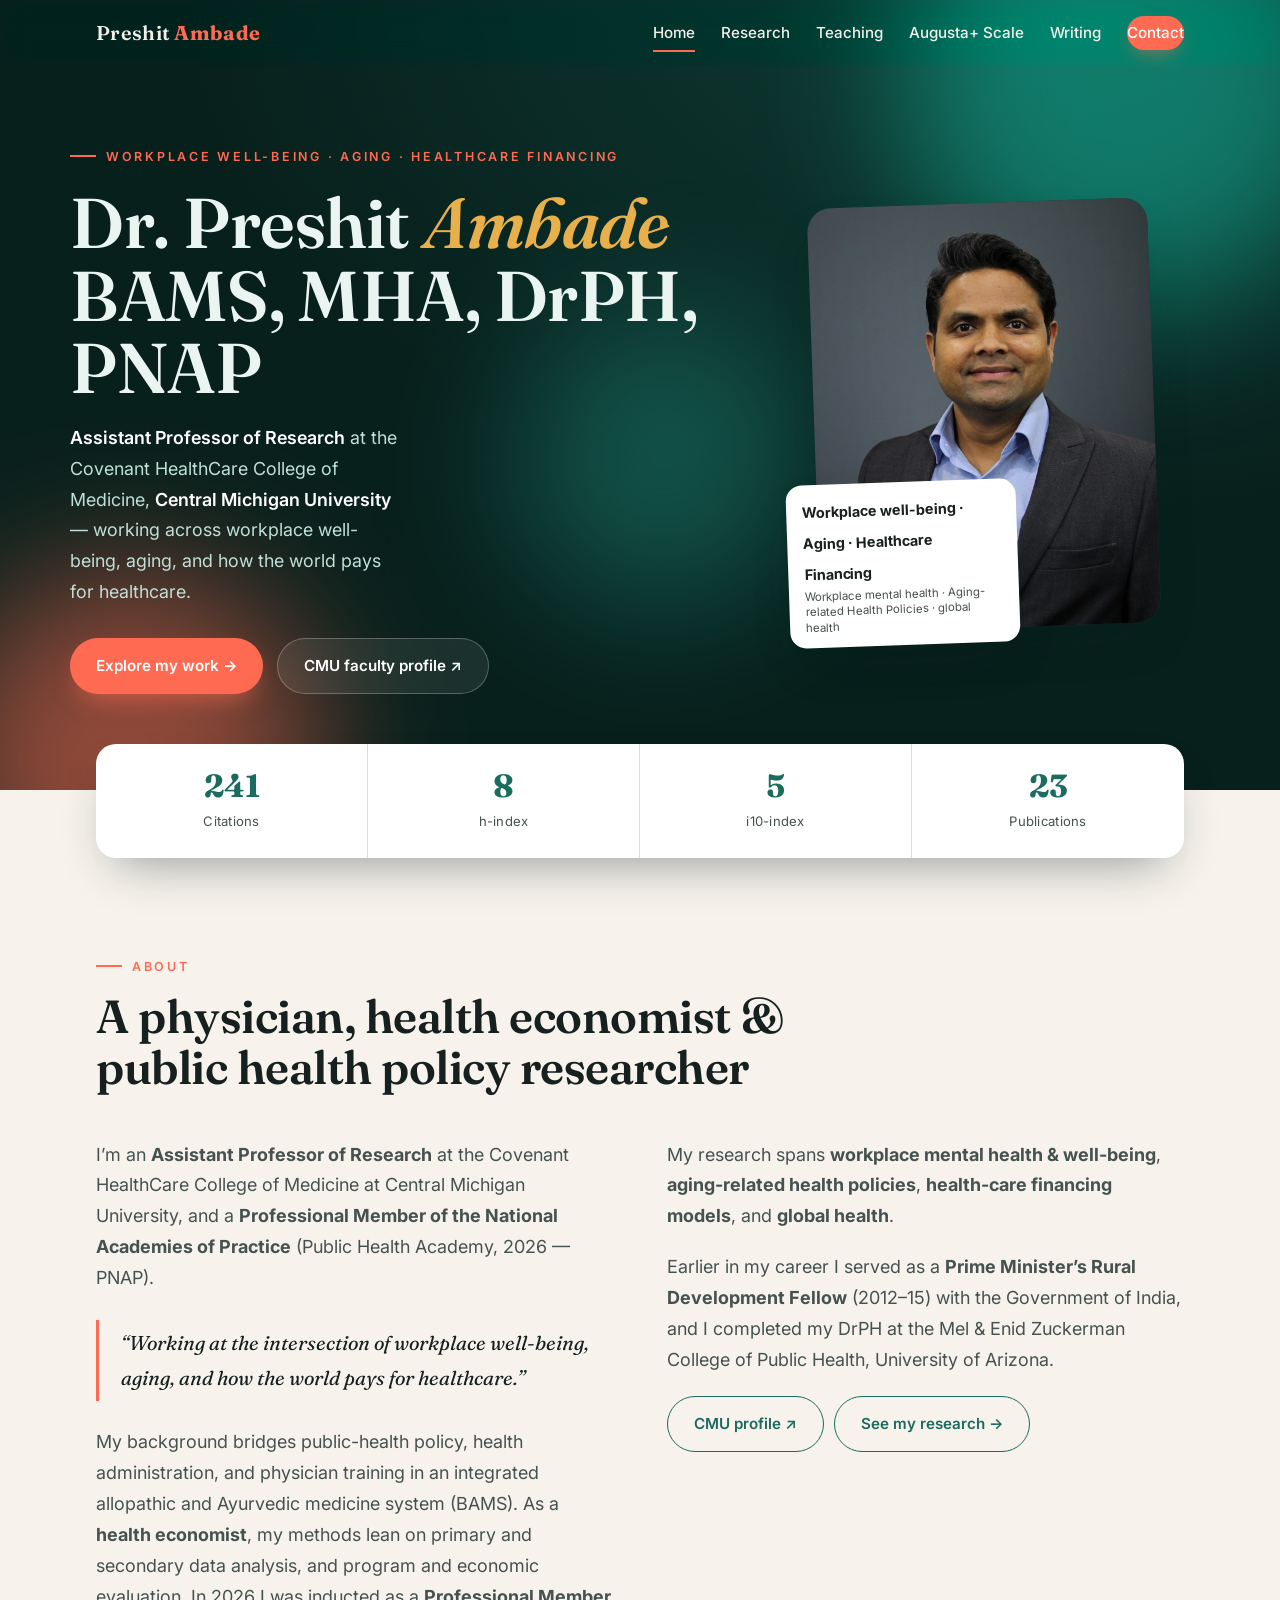
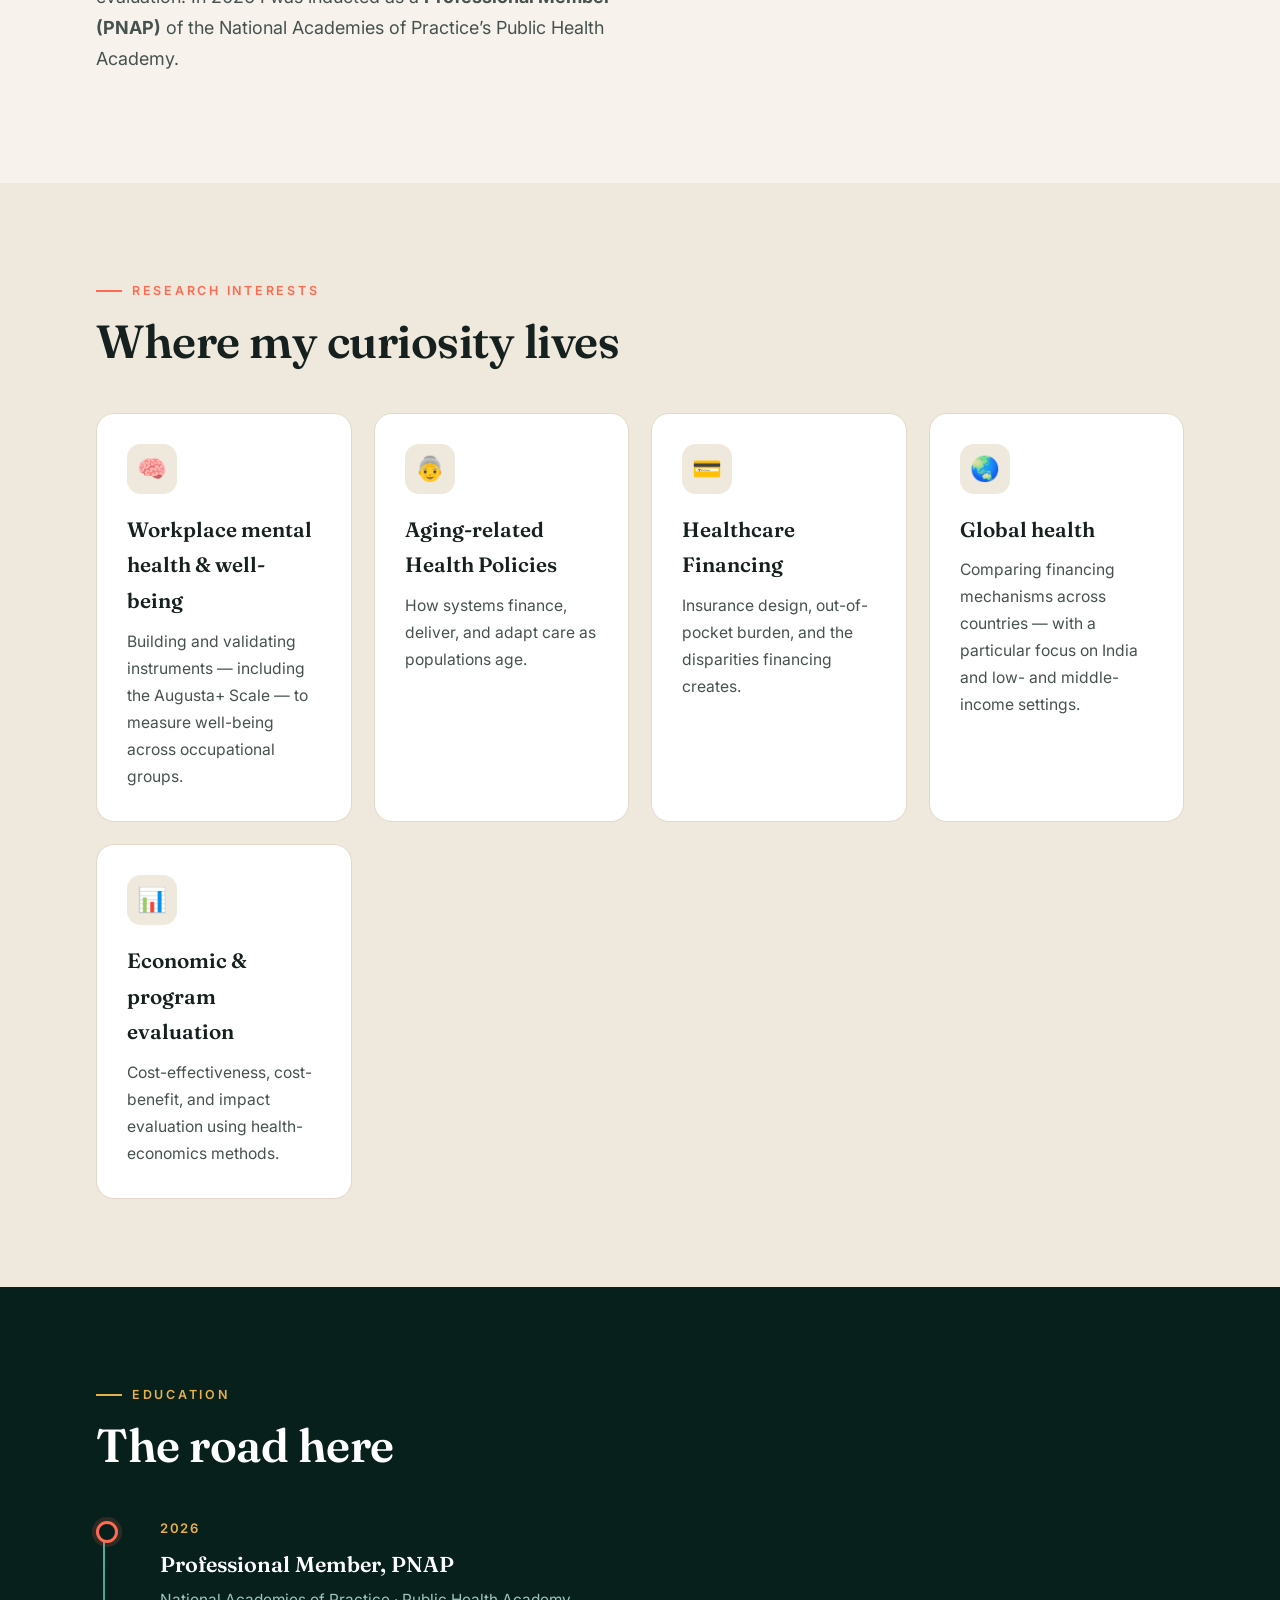
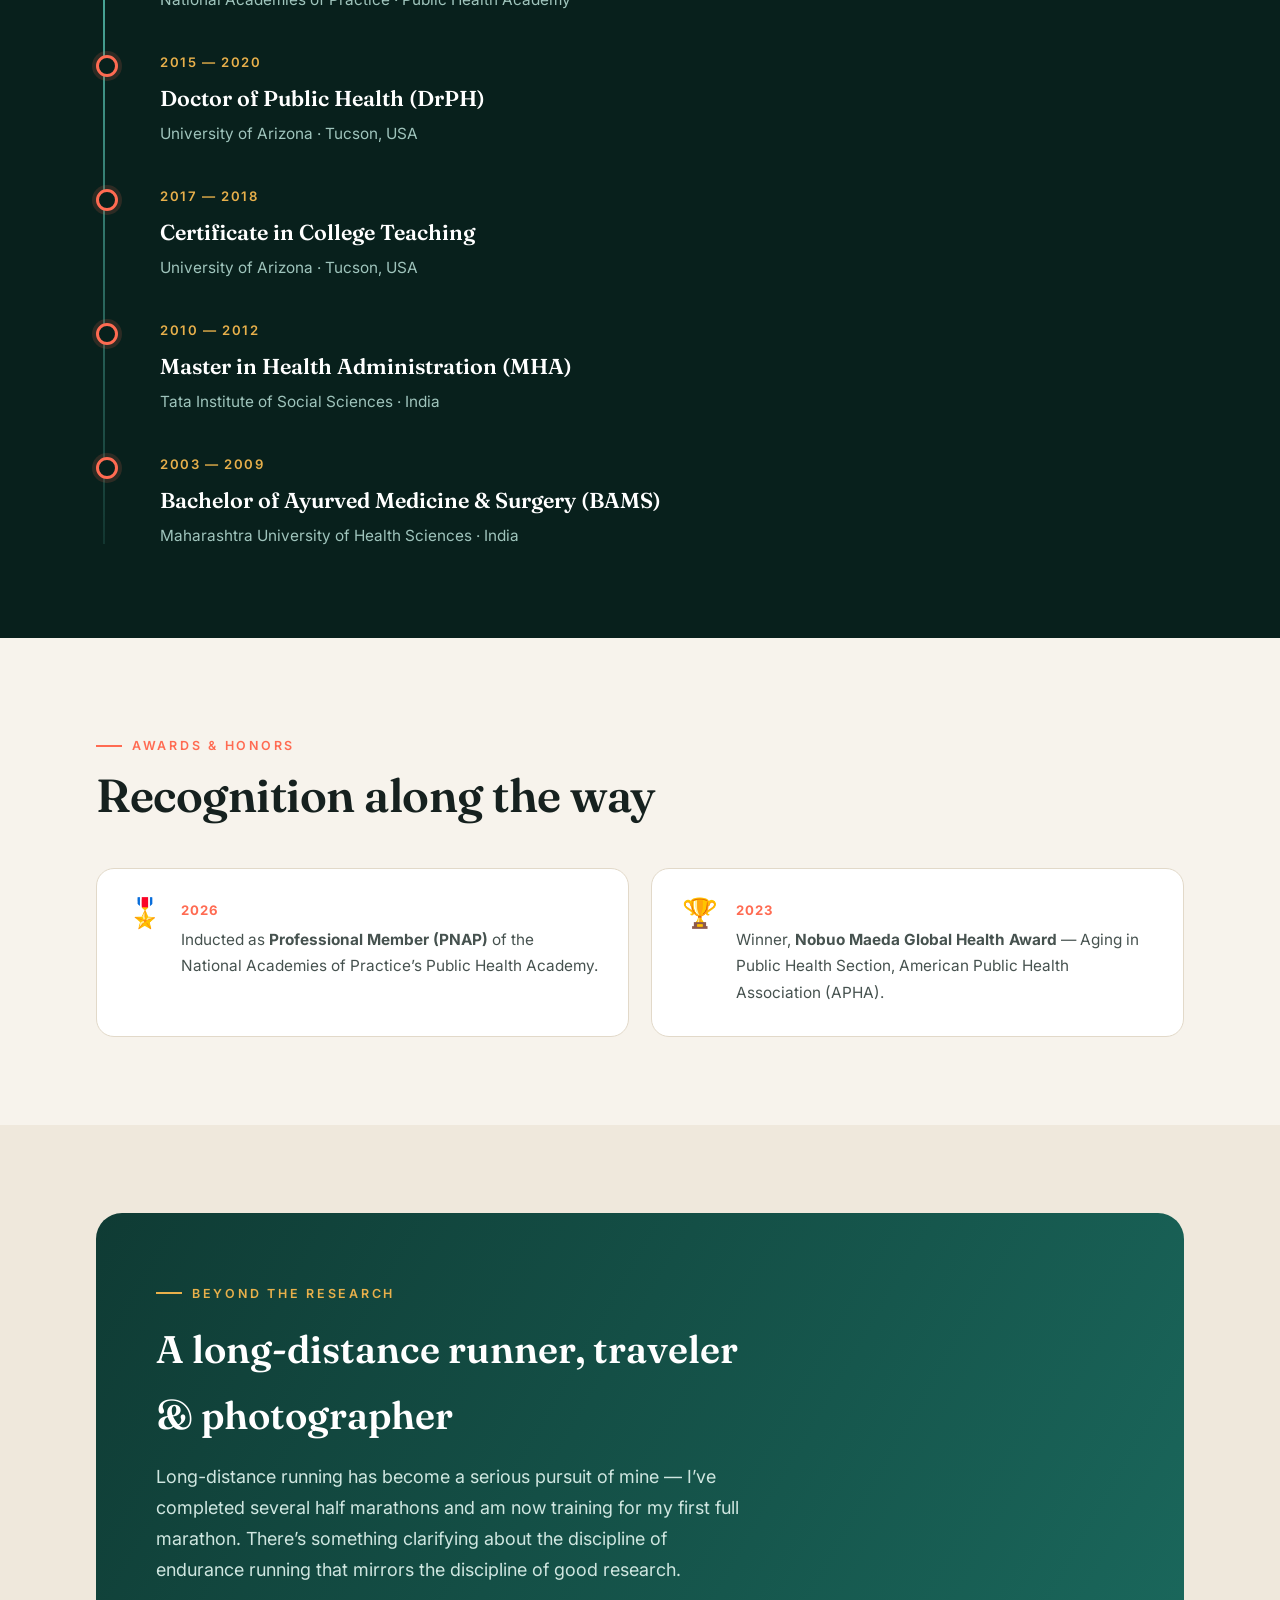
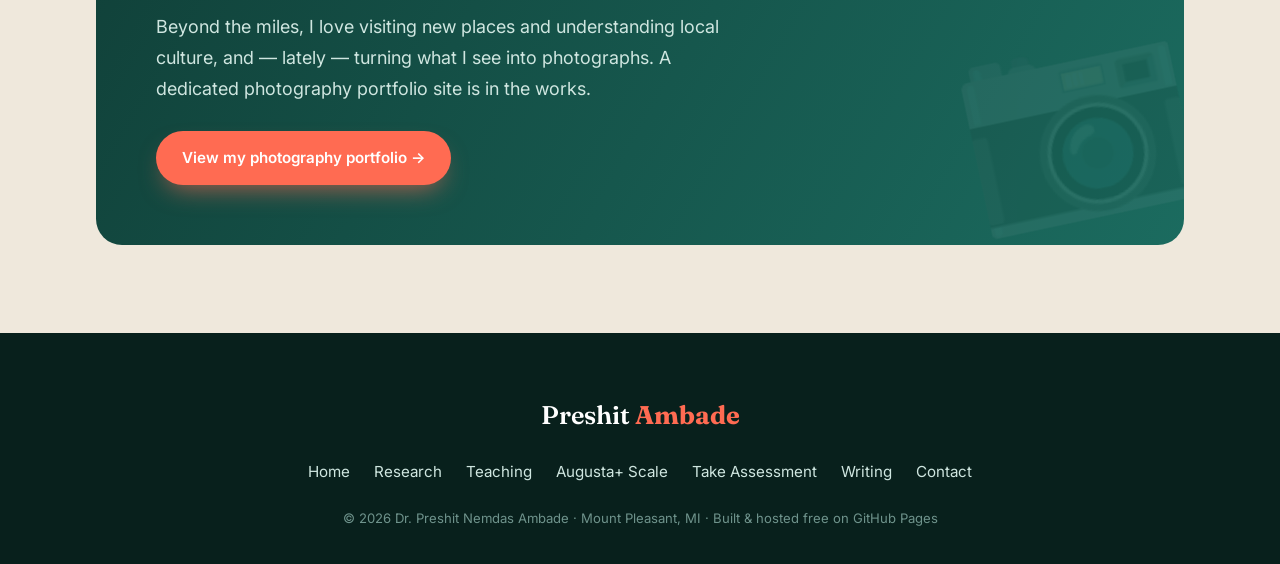
==== index.html @ 713e3193 "Home: restore 'Aging-related Health Policies' on badge and card; Research: keep only first working p" ====
<!DOCTYPE html>
<html lang="en">
<head>
  <meta charset="UTF-8" />
  <meta name="viewport" content="width=device-width, initial-scale=1.0" />
  <title>Preshit Ambade, BAMS, MHA, DrPH, PNAP — Assistant Professor, Central Michigan University</title>
  <meta name="description" content="Dr. Preshit Ambade (BAMS, MHA, DrPH, PNAP) — Assistant Professor of Research at the CMU College of Medicine and health economist working on workplace well-being, aging, healthcare financing, and global health." />
  <link rel="preconnect" href="https://fonts.googleapis.com" />
  <link rel="preconnect" href="https://fonts.gstatic.com" crossorigin />
  <link href="https://fonts.googleapis.com/css2?family=Fraunces:ital,opsz,wght@0,9..144,400..700;1,9..144,400..600&family=Inter:wght@300;400;500;600;700&display=swap" rel="stylesheet" />
  <link rel="stylesheet" href="styles.css" />
</head>
<body>

  <!-- ============ NAV ============ -->
  <header class="nav" id="nav">
    <div class="wrap navbar">
      <a href="index.html" class="brand">Preshit <b>Ambade</b></a>
      <nav class="navlinks" id="navlinks">
        <a href="index.html" class="active">Home</a>
        <a href="research.html">Research</a>
        <a href="teaching.html">Teaching</a>
        <a href="augusta-scale.html">Augusta+ Scale</a>
        <a href="writing.html">Writing</a>
        <a href="contact.html" class="nav-cta">Contact</a>
      </nav>
      <button class="burger" id="burger" aria-label="Menu"><span></span><span></span><span></span></button>
    </div>
  </header>

  <!-- ============ HERO ============ -->
  <section class="hero">
    <div class="aurora"><span class="b1"></span><span class="b2"></span><span class="b3"></span></div>
    <div class="wrap hero-grid">
      <div class="hero-copy">
        <span class="eyebrow">Workplace Well-Being · Aging · Healthcare Financing</span>
        <h1 class="serif">Dr. Preshit <em>Ambade</em><br />BAMS, MHA, DrPH, PNAP</h1>
        <p class="role"><strong>Assistant Professor of Research</strong> at the Covenant HealthCare College of Medicine, <strong>Central Michigan University</strong> — working across workplace well-being, aging, and how the world pays for healthcare.</p>
        <!-- (Rx badge removed per request) -->
        <div class="hero-cta">
          <a href="#about" class="btn btn-primary">Explore my work →</a>
          <a href="https://www.cmich.edu/people/PRESHIT-AMBADE" target="_blank" rel="noopener" class="btn btn-ghost">CMU faculty profile ↗</a>
        </div>
      </div>
      <div class="hero-photo">
        <div class="frame"><img src="assets/preshit-ambade.jpg" alt="Dr. Preshit Nemdas Ambade" /></div>
        <div class="badge">
          <div><strong style="font-size:.9rem">Workplace well-being · Aging · Healthcare Financing</strong><small>Workplace mental health · Aging-related Health Policies · global health</small></div>
        </div>
      </div>
    </div>
  </section>

  <!-- ============ SCHOLAR METRICS (live) ============ -->
  <div class="wrap stats">
    <div class="stats-inner reveal" id="scholar-strip">
      <div class="stat"><div class="num" data-metric="citations">—</div><div class="lbl">Citations</div></div>
      <div class="stat"><div class="num" data-metric="h_index">—</div><div class="lbl">h-index</div></div>
      <div class="stat"><div class="num" data-metric="i10_index">—</div><div class="lbl">i10-index</div></div>
      <div class="stat"><div class="num" data-metric="publications">—</div><div class="lbl">Publications</div></div>
    </div>
  </div>

  <!-- ============ ABOUT ============ -->
  <section class="block" id="about">
    <div class="wrap">
      <div class="sec-head reveal">
        <span class="eyebrow">About</span>
        <h2 class="serif">A physician, health economist &amp; public health policy researcher</h2>
      </div>
      <div class="about-grid">
        <div class="reveal">
          <p>I&rsquo;m an <strong>Assistant Professor of Research</strong> at the Covenant HealthCare College of Medicine at Central Michigan University, and a <strong>Professional Member of the National Academies of Practice</strong> (Public Health Academy, 2026 — PNAP).</p>
          <div class="pull">&ldquo;Working at the intersection of workplace well-being, aging, and how the world pays for healthcare.&rdquo;</div>
          <p>My background bridges public-health policy, health administration, and physician training in an integrated allopathic and Ayurvedic medicine system (BAMS). As a <strong>health economist</strong>, my methods lean on primary and secondary data analysis, and program and economic evaluation. In 2026 I was inducted as a <strong>Professional Member (PNAP)</strong> of the National Academies of Practice&rsquo;s Public Health Academy.</p>
        </div>
        <div class="reveal">
          <p>My research spans <strong>workplace mental health &amp; well-being</strong>, <strong>aging-related health policies</strong>, <strong>health-care financing models</strong>, and <strong>global health</strong>.</p>
          <p>Earlier in my career I served as a <strong>Prime Minister&rsquo;s Rural Development Fellow</strong> (2012&ndash;15) with the Government of India, and I completed my DrPH at the Mel &amp; Enid Zuckerman College of Public Health, University of Arizona.</p>
          <div style="display:flex;gap:10px;flex-wrap:wrap;margin-top:8px">
            <a href="https://www.cmich.edu/people/PRESHIT-AMBADE" target="_blank" rel="noopener" class="btn btn-outline">CMU profile ↗</a>
            <a href="research.html" class="btn btn-outline">See my research →</a>
          </div>
        </div>
      </div>
    </div>
  </section>

  <!-- ============ RESEARCH ============ -->
  <section class="block bg-deep" id="research">
    <div class="wrap">
      <div class="sec-head reveal">
        <span class="eyebrow">Research Interests</span>
        <h2 class="serif">Where my curiosity lives</h2>
      </div>
      <div class="cards">
        <div class="rcard reveal"><div class="ico">🧠</div><h3>Workplace mental health &amp; well-being</h3><p>Building and validating instruments — including the Augusta+ Scale — to measure well-being across occupational groups.</p></div>
        <div class="rcard reveal"><div class="ico">👵</div><h3>Aging-related Health Policies</h3><p>How systems finance, deliver, and adapt care as populations age.</p></div>
        <div class="rcard reveal"><div class="ico">💳</div><h3>Healthcare Financing</h3><p>Insurance design, out-of-pocket burden, and the disparities financing creates.</p></div>
        <div class="rcard reveal"><div class="ico">🌏</div><h3>Global health</h3><p>Comparing financing mechanisms across countries — with a particular focus on India and low- and middle-income settings.</p></div>
        <div class="rcard reveal"><div class="ico">📊</div><h3>Economic &amp; program evaluation</h3><p>Cost-effectiveness, cost-benefit, and impact evaluation using health-economics methods.</p></div>
      </div>
    </div>
  </section>

  <!-- ============ EDUCATION ============ -->
  <section class="block edu-sec" id="education">
    <div class="wrap">
      <div class="sec-head reveal">
        <span class="eyebrow">Education</span>
        <h2 class="serif">The road here</h2>
      </div>
      <div class="timeline">
        <div class="tl-item reveal"><div class="yr">2026</div><h3>Professional Member, PNAP</h3><div class="sch">National Academies of Practice · Public Health Academy</div></div>
        <div class="tl-item reveal"><div class="yr">2015 — 2020</div><h3>Doctor of Public Health (DrPH)</h3><div class="sch">University of Arizona · Tucson, USA</div></div>
        <div class="tl-item reveal"><div class="yr">2017 — 2018</div><h3>Certificate in College Teaching</h3><div class="sch">University of Arizona · Tucson, USA</div></div>
        <div class="tl-item reveal"><div class="yr">2010 — 2012</div><h3>Master in Health Administration (MHA)</h3><div class="sch">Tata Institute of Social Sciences · India</div></div>
        <div class="tl-item reveal"><div class="yr">2003 — 2009</div><h3>Bachelor of Ayurved Medicine &amp; Surgery (BAMS)</h3><div class="sch">Maharashtra University of Health Sciences · India</div></div>
      </div>
    </div>
  </section>

  <!-- ============ AWARDS ============ -->
  <section class="block" id="awards">
    <div class="wrap">
      <div class="sec-head reveal">
        <span class="eyebrow">Awards &amp; Honors</span>
        <h2 class="serif">Recognition along the way</h2>
      </div>
      <div class="awards-grid">
        <div class="award reveal"><div class="medal">🎖️</div><div><div class="yr">2026</div><p>Inducted as <strong>Professional Member (PNAP)</strong> of the National Academies of Practice&rsquo;s Public Health Academy.</p></div></div>
        <div class="award reveal"><div class="medal">🏆</div><div><div class="yr">2023</div><p>Winner, <strong>Nobuo Maeda Global Health Award</strong> — Aging in Public Health Section, American Public Health Association (APHA).</p></div></div>
      </div>
    </div>
  </section>

  <!-- ============ INTERESTS / PHOTOGRAPHY ============ -->
  <section class="block bg-deep" id="interests">
    <div class="wrap">
      <div class="interests-cta reveal">
        <div>
          <span class="eyebrow">Beyond the research</span>
          <h2 class="serif">A long-distance runner, traveler &amp; photographer</h2>
          <p>Long-distance running has become a serious pursuit of mine — I&rsquo;ve completed several half marathons and am now training for my first full marathon. There&rsquo;s something clarifying about the discipline of endurance running that mirrors the discipline of good research.</p>
          <p>Beyond the miles, I love visiting new places and understanding local culture, and — lately — turning what I see into photographs. A dedicated photography portfolio site is in the works.</p>
          <!-- Replace href with the live Squarespace URL (or subdomain: https://photography.preshitambade.com) once the site is launched. -->
          <a href="https://photography.preshitambade.com" target="_blank" rel="noopener" class="btn btn-primary">View my photography portfolio →</a>
        </div>
        <div></div>
      </div>
    </div>
  </section>

  <!-- ============ FOOTER ============ -->
  <footer>
    <div class="wrap">
      <div class="fbrand">Preshit <b>Ambade</b></div>
      <div class="flinks">
        <a href="index.html">Home</a>
        <a href="research.html">Research</a>
        <a href="teaching.html">Teaching</a>
        <a href="augusta-scale.html">Augusta+ Scale</a>
        <a href="augusta-assessment.html">Take Assessment</a>
        <a href="writing.html">Writing</a>
        <a href="contact.html">Contact</a>
      </div>
      <div class="copy">© <span id="year">2026</span> Dr. Preshit Nemdas Ambade · Mount Pleasant, MI · Built &amp; hosted free on GitHub Pages</div>
    </div>
  </footer>

  <script src="main.js"></script>
  <script src="metrics.js?v=3"></script>
</body>
</html>
---- styles.css ----
/* =====================================================================
   Preshit Ambade — shared site styles
   One stylesheet for every page. Edit here to change the whole site.
   ===================================================================== */

:root {
  --ink:        #16211f;
  --ink-soft:   #46524f;
  --ivory:      #f7f3ec;
  --ivory-deep: #efe8dc;
  --teal-900:   #08201c;
  --teal-700:   #0f3b34;
  --teal-500:   #1b6b5f;
  --teal-300:   #4fb3a3;
  --coral:      #ff6b52;
  --coral-soft: #ff8a75;
  --gold:       #e8b04b;
  --card:       #ffffff;
  --line:       #e2d9c9;
  --max: 1140px;
  --shadow: 0 22px 50px -20px rgba(8, 32, 28, 0.45);
}

* { box-sizing: border-box; }
html { scroll-behavior: smooth; }
body {
  margin: 0;
  font-family: "Inter", system-ui, -apple-system, sans-serif;
  color: var(--ink);
  background: var(--ivory);
  line-height: 1.72;
  font-size: 18px;
  -webkit-font-smoothing: antialiased;
}
::selection { background: var(--coral); color: #fff; }

.wrap { max-width: var(--max); margin: 0 auto; padding: 0 26px; }
.serif { font-family: "Fraunces", Georgia, serif; }
.eyebrow {
  font-size: 0.78rem; font-weight: 600; letter-spacing: 0.22em;
  text-transform: uppercase; color: var(--coral);
  display: inline-flex; align-items: center; gap: 10px;
}
.eyebrow::before { content: ""; width: 26px; height: 2px; background: var(--coral); display: inline-block; }

/* ============ BUTTONS ============ */
.btn {
  display: inline-flex; align-items: center; gap: 9px;
  font-weight: 600; font-size: 0.95rem; text-decoration: none;
  padding: 14px 26px; border-radius: 999px; cursor: pointer; border: 0;
  transition: transform .2s, box-shadow .2s, background .2s;
}
.btn-primary { background: var(--coral); color: #fff; box-shadow: 0 12px 26px -10px rgba(255,107,82,.7); }
.btn-primary:hover { transform: translateY(-2px); background: var(--coral-soft); }
.btn-ghost { background: rgba(255,255,255,.08); color: #fff; border: 1px solid rgba(255,255,255,.25); }
.btn-ghost:hover { background: rgba(255,255,255,.16); transform: translateY(-2px); }
.btn-outline { background: transparent; color: var(--teal-500); border: 1.5px solid var(--teal-500); }
.btn-outline:hover { background: var(--teal-500); color: #fff; transform: translateY(-2px); }

/* ============ NAV ============ */
header.nav {
  position: sticky; top: 0; z-index: 100;
  backdrop-filter: saturate(140%) blur(12px);
  transition: background .3s, box-shadow .3s, padding .3s;
  padding: 16px 0;
}
header.nav.scrolled {
  background: rgba(247, 243, 236, 0.86);
  box-shadow: 0 1px 0 rgba(0,0,0,0.06);
  padding: 10px 0;
}
header.nav:not(.scrolled) .brand,
header.nav:not(.scrolled) .navlinks a { color: #f2efe9; }
.navbar { display: flex; align-items: center; justify-content: space-between; gap: 20px; }
.brand {
  font-family: "Fraunces", serif; font-weight: 600; font-size: 1.25rem;
  text-decoration: none; letter-spacing: .3px; color: #fff;
}
.brand b { color: var(--coral); }
.navlinks { display: flex; gap: 26px; align-items: center; }
.navlinks a {
  color: #eef3f1; text-decoration: none; font-size: 0.95rem; font-weight: 500;
  position: relative; padding: 4px 0;
}
.navlinks a::after {
  content: ""; position: absolute; left: 0; bottom: -2px; height: 2px; width: 0;
  background: var(--coral); transition: width .25s ease;
}
.navlinks a:hover::after, .navlinks a.active::after { width: 100%; }
header.nav.scrolled .navlinks a, header.nav.scrolled .brand { color: var(--ink); }
.nav-cta {
  background: var(--coral); color: #fff !important; padding: 9px 18px; border-radius: 999px;
  font-weight: 600; box-shadow: 0 8px 20px -6px rgba(255,107,82,.6);
}
.nav-cta::after { display: none; }
.nav-cta:hover { background: var(--coral-soft); }
.burger { display: none; background: none; border: 0; cursor: pointer; padding: 6px; }
.burger span { display: block; width: 26px; height: 2px; background: #fff; margin: 5px 0; transition: .3s; }
header.nav.scrolled .burger span { background: var(--ink); }

/* ============ HERO (home) ============ */
.hero {
  position: relative; overflow: hidden;
  background: radial-gradient(120% 120% at 80% 0%, var(--teal-700) 0%, var(--teal-900) 55%);
  color: #eaf4f1; margin-top: -76px; padding-top: 76px;
}
.aurora { position: absolute; inset: 0; overflow: hidden; pointer-events: none; opacity: .55; }
.aurora span { position: absolute; border-radius: 50%; filter: blur(70px); animation: drift 18s ease-in-out infinite; }
.aurora .b1 { width: 460px; height: 460px; background: #14b39a; top: -140px; right: -80px; }
.aurora .b2 { width: 380px; height: 380px; background: #ff6b52; bottom: -160px; left: -60px; animation-delay: -6s; }
.aurora .b3 { width: 300px; height: 300px; background: #2dd4bf; top: 40%; left: 40%; animation-delay: -11s; opacity:.5; }
@keyframes drift {
  0%,100% { transform: translate(0,0) scale(1); }
  33%     { transform: translate(40px,30px) scale(1.12); }
  66%     { transform: translate(-30px,20px) scale(.95); }
}
.hero-grid {
  position: relative; z-index: 2;
  display: grid; grid-template-columns: 1.25fr .9fr; gap: 60px; align-items: center;
  padding: 70px 0 96px;
}
.hero h1 {
  font-family: "Fraunces", serif; font-weight: 600;
  font-size: clamp(2.6rem, 6vw, 4.4rem); line-height: 1.03; margin: 20px 0 18px; letter-spacing: -0.5px;
}
.hero h1 em { font-style: italic; color: var(--gold); }
.hero .role { font-size: 1.12rem; color: #bfe0d8; max-width: 30ch; margin-bottom: 30px; }
.hero .role strong { color: #fff; font-weight: 600; }
.hero-cta { display: flex; flex-wrap: wrap; gap: 14px; }
.hero-photo { justify-self: center; position: relative; }
.hero-photo .frame {
  width: min(340px, 74vw); aspect-ratio: 4/5; border-radius: 24px; overflow: hidden;
  padding: 0; box-shadow: var(--shadow); transform: rotate(-2deg);
  background: #0d3b34;
}
.hero-photo .frame img {
  width: 106%; height: 106%;
  margin-left: -3%; margin-top: -3%;
  object-fit: cover; object-position: center;
  border-radius: 24px; display: block;
  border: 0; outline: 0;
}
.hero-photo .badge {
  position: absolute; bottom: -18px; left: -26px; background: #fff; color: var(--ink);
  border-radius: 16px; padding: 12px 16px; box-shadow: var(--shadow); transform: rotate(-2deg);
  display: flex; align-items: center; gap: 12px; max-width: 230px;
}
.hero-photo .badge .dot { width: 40px; height: 40px; border-radius: 12px; background: var(--teal-500); color:#fff;
  display: grid; place-items: center; font-family: "Fraunces", serif; font-weight: 700; font-size: 1.1rem; flex-shrink: 0; }
.hero-photo .badge small { font-size: .72rem; color: var(--ink-soft); line-height: 1.35; display:block; }

/* ============ PAGE HERO (inner pages) ============ */
.page-hero {
  position: relative; overflow: hidden; color: #eaf4f1;
  background: radial-gradient(120% 130% at 85% 0%, var(--teal-700) 0%, var(--teal-900) 60%);
  margin-top: -76px; padding: 150px 0 76px;
}
.page-hero .wrap { position: relative; z-index: 2; }
.page-hero h1 {
  font-family: "Fraunces", serif; font-weight: 600; letter-spacing: -0.5px;
  font-size: clamp(2.2rem, 5vw, 3.5rem); line-height: 1.05; margin: 16px 0 14px;
}
.page-hero p { color: #bfe0d8; max-width: 60ch; font-size: 1.08rem; margin: 0; }

/* ============ STATS STRIP (home) ============ */
.stats { position: relative; z-index: 3; margin-top: -46px; }
.stats-inner {
  background: var(--card); border-radius: 20px; box-shadow: var(--shadow);
  display: grid; grid-template-columns: repeat(4, 1fr); overflow: hidden;
}
.stat { padding: 26px 24px; text-align: center; border-right: 1px solid var(--line); }
.stat:last-child { border-right: 0; }
.stat .num { font-family: "Fraunces", serif; font-size: 2rem; font-weight: 700; color: var(--teal-500); line-height: 1; }
.stat .lbl { font-size: .82rem; color: var(--ink-soft); margin-top: 8px; letter-spacing:.02em; }

/* ============ SECTIONS ============ */
section.block { padding: 88px 0; }
section.block.tight { padding: 64px 0; }
.sec-head { max-width: 64ch; margin-bottom: 46px; }
.sec-head h2 {
  font-family: "Fraunces", serif; font-weight: 600; letter-spacing: -.5px;
  font-size: clamp(1.9rem, 4vw, 2.9rem); margin: 14px 0 0; line-height: 1.1;
}
.bg-deep { background: var(--ivory-deep); }

/* about */
.about-grid { display: grid; grid-template-columns: 1fr 1fr; gap: 54px; align-items: start; }
.about-grid p { color: var(--ink-soft); margin: 0 0 20px; }
.pull {
  border-left: 3px solid var(--coral); padding: 6px 0 6px 22px; margin: 26px 0;
  font-family: "Fraunces", serif; font-style: italic; font-size: 1.25rem; color: var(--ink);
}
.lede { font-size: 1.18rem; color: var(--ink-soft); max-width: 68ch; }

/* research cards */
.cards { display: grid; grid-template-columns: repeat(auto-fit, minmax(250px,1fr)); gap: 22px; }
.rcard {
  background: var(--card); border-radius: 18px; padding: 30px; border: 1px solid var(--line);
  transition: transform .25s, box-shadow .25s, border-color .25s; position: relative; overflow: hidden;
}
.rcard::before {
  content: ""; position: absolute; inset: 0 0 auto 0; height: 4px;
  background: linear-gradient(90deg, var(--teal-300), var(--coral)); transform: scaleX(0);
  transform-origin: left; transition: transform .3s;
}
.rcard:hover { transform: translateY(-6px); box-shadow: var(--shadow); border-color: transparent; }
.rcard:hover::before { transform: scaleX(1); }
.rcard .ico {
  width: 50px; height: 50px; border-radius: 14px; display: grid; place-items: center;
  background: var(--ivory-deep); font-size: 1.5rem; margin-bottom: 18px;
}
.rcard h3 { font-family: "Fraunces", serif; font-weight: 600; font-size: 1.3rem; margin: 0 0 10px; }
.rcard p { color: var(--ink-soft); margin: 0; font-size: .98rem; }

/* ============ EDUCATION TIMELINE ============ */
.edu-sec { background: var(--teal-900); color: #dcece8; }
.edu-sec .sec-head h2 { color: #fff; }
.edu-sec .eyebrow, .on-teal .eyebrow { color: var(--gold); }
.edu-sec .eyebrow::before, .on-teal .eyebrow::before { background: var(--gold); }
.timeline { position: relative; margin-top: 20px; padding-left: 30px; }
.timeline::before {
  content: ""; position: absolute; left: 7px; top: 6px; bottom: 6px; width: 2px;
  background: linear-gradient(var(--teal-300), rgba(79,179,163,.15));
}
.tl-item { position: relative; padding: 0 0 38px 34px; }
.tl-item:last-child { padding-bottom: 0; }
.tl-item::before {
  content: ""; position: absolute; left: -30px; top: 4px; width: 16px; height: 16px; border-radius: 50%;
  background: var(--teal-900); border: 3px solid var(--coral); box-shadow: 0 0 0 4px rgba(255,107,82,.15);
}
.tl-item .yr { font-size: .82rem; font-weight: 600; letter-spacing: .12em; color: var(--gold); text-transform: uppercase; }
.tl-item h3 { font-family: "Fraunces", serif; font-weight: 600; font-size: 1.35rem; margin: 6px 0 4px; color: #fff; }
.tl-item .sch { color: #9fc4bc; font-size: .96rem; }

/* ============ AWARDS ============ */
.awards-grid { display: grid; grid-template-columns: repeat(auto-fit, minmax(280px,1fr)); gap: 22px; }
.award {
  background: var(--card); border-radius: 18px; padding: 30px; border: 1px solid var(--line);
  display: flex; gap: 18px; align-items: flex-start; transition: transform .2s, box-shadow .2s;
}
.award:hover { transform: translateY(-4px); box-shadow: var(--shadow); }
.award .medal { font-size: 1.8rem; line-height: 1; filter: saturate(1.2); }
.award .yr { color: var(--coral); font-weight: 700; font-size: .82rem; letter-spacing:.08em; }
.award p { margin: 6px 0 0; color: var(--ink-soft); font-size: .96rem; }

/* ============ INTERESTS CTA ============ */
.interests-cta {
  background: linear-gradient(120deg, var(--teal-700), var(--teal-500));
  border-radius: 26px; padding: 60px; color: #eaf4f1; position: relative; overflow: hidden;
  display: grid; grid-template-columns: 1.4fr .8fr; gap: 40px; align-items: center;
}
.interests-cta::after {
  content: "📷"; position: absolute; right: -10px; bottom: -30px; font-size: 12rem; opacity: .08; transform: rotate(-12deg);
}
.interests-cta h2 { font-family: "Fraunces", serif; font-weight: 600; font-size: clamp(1.7rem,3vw,2.4rem); margin: 12px 0 14px; color:#fff; }
.interests-cta p { color: #cfe6e0; margin: 0 0 26px; }
.interests-cta .eyebrow { color: var(--gold); }
.interests-cta .eyebrow::before { background: var(--gold); }

/* ============ NUMBERED PAPER LIST (working papers) ============ */
.paper-list { display: grid; gap: 22px; margin-top: 10px; }
.paper {
  background: var(--card); border: 1px solid var(--line); border-radius: 18px;
  padding: 30px 32px; display: grid; grid-template-columns: 62px 1fr; gap: 24px; align-items: start;
  transition: transform .2s, box-shadow .2s, border-color .2s;
}
.paper:hover { transform: translateY(-4px); box-shadow: var(--shadow); border-color: transparent; }
.paper .idx {
  font-family: "Fraunces", serif; font-weight: 700; font-size: 1.7rem; color: #fff;
  width: 62px; height: 62px; border-radius: 16px; display: grid; place-items: center;
  background: linear-gradient(135deg, var(--teal-500), var(--teal-700));
}
.paper h3 { font-family: "Fraunces", serif; font-weight: 600; font-size: 1.28rem; margin: 4px 0 10px; line-height: 1.3; }
.paper p { color: var(--ink-soft); margin: 0 0 16px; font-size: 1rem; }
.tag {
  display: inline-flex; align-items: center; gap: 7px; font-size: .8rem; font-weight: 600;
  padding: 6px 14px; border-radius: 999px; background: var(--ivory-deep); color: var(--teal-500);
}
.tag.muted { background: #f0ece3; color: var(--ink-soft); }
.paper a.tag { text-decoration: none; }
.paper a.tag:hover { background: var(--coral); color: #fff; }

/* ============ PUBLICATIONS ============ */
.pub-list { display: grid; gap: 16px; counter-reset: pub; }
.pub {
  background: var(--card); border: 1px solid var(--line); border-radius: 16px; padding: 24px 28px;
  position: relative; transition: transform .2s, box-shadow .2s; border-left: 4px solid var(--teal-300);
}
.pub:hover { transform: translateX(4px); box-shadow: var(--shadow); }
.pub p { margin: 0; color: var(--ink); font-size: 1rem; }
.pub .venue { color: var(--teal-500); font-weight: 600; font-style: italic; }
.conf-grid { display: grid; grid-template-columns: repeat(auto-fit, minmax(280px,1fr)); gap: 20px; }
.conf-card {
  background: var(--card); border: 1px solid var(--line); border-radius: 18px; padding: 28px;
  border-top: 4px solid var(--gold); transition: transform .2s, box-shadow .2s;
}
.conf-card:hover { transform: translateY(-4px); box-shadow: var(--shadow); }
.conf-card .yr { color: var(--coral); font-weight: 700; font-size: .82rem; letter-spacing: .08em; }
.conf-card h3 { font-family: "Fraunces", serif; font-weight: 600; font-size: 1.2rem; margin: 6px 0 0; }

/* ============ ARTICLES ============ */
.article-list { display: grid; gap: 18px; }
.article-item {
  background: var(--card); border: 1px solid var(--line); border-radius: 18px; padding: 28px 32px;
  display: flex; justify-content: space-between; align-items: center; gap: 24px; flex-wrap: wrap;
  transition: transform .2s, box-shadow .2s;
}
.article-item:hover { transform: translateY(-4px); box-shadow: var(--shadow); }
.article-item .date { font-size: .82rem; font-weight: 600; letter-spacing: .06em; color: var(--coral); text-transform: uppercase; }
.article-item h3 { font-family: "Fraunces", serif; font-weight: 600; font-size: 1.25rem; margin: 8px 0 0; max-width: 46ch; }
.article-item .lang { font-size: .78rem; color: var(--ink-soft); }

/* ============ QUOTES (teaching feedback) ============ */
.quote-grid { display: grid; grid-template-columns: repeat(auto-fit, minmax(280px,1fr)); gap: 22px; }
.quote {
  background: var(--card); border: 1px solid var(--line); border-radius: 18px; padding: 30px 30px 26px;
  position: relative; transition: transform .2s, box-shadow .2s;
}
.quote:hover { transform: translateY(-4px); box-shadow: var(--shadow); }
.quote::before {
  content: "\201C"; font-family: "Fraunces", serif; font-size: 4rem; color: var(--teal-300);
  position: absolute; top: 6px; left: 20px; opacity: .5; line-height: 1;
}
.quote p { margin: 26px 0 0; color: var(--ink); font-size: 1.02rem; font-style: italic; }
.quote .who { margin-top: 16px; font-size: .82rem; color: var(--ink-soft); font-style: normal; font-weight: 600; }

/* ============ DOCUMENT CARDS (teaching materials) ============ */
.doc-grid { display: grid; grid-template-columns: repeat(auto-fit, minmax(240px,1fr)); gap: 18px; }
.doc-card {
  background: var(--card); border: 1px solid var(--line); border-radius: 16px; padding: 26px;
  text-decoration: none; color: var(--ink); display: flex; flex-direction: column; gap: 14px;
  transition: transform .2s, box-shadow .2s, border-color .2s;
}
.doc-card:hover { transform: translateY(-5px); box-shadow: var(--shadow); border-color: var(--teal-300); }
.doc-card .file { width: 44px; height: 44px; border-radius: 12px; background: var(--ivory-deep);
  display: grid; place-items: center; font-size: 1.3rem; }
.doc-card h3 { font-family: "Fraunces", serif; font-weight: 600; font-size: 1.1rem; margin: 0; }
.doc-card .open { color: var(--teal-500); font-weight: 600; font-size: .88rem; margin-top: auto; }
.doc-card:hover .open { color: var(--coral); }

/* ============ CONTACT ============ */
.contact-grid { display: grid; grid-template-columns: .9fr 1.1fr; gap: 50px; align-items: start; }
.contact-info { display: grid; gap: 22px; }
.contact-line { display: flex; gap: 16px; align-items: flex-start; }
.contact-line .ci {
  width: 46px; height: 46px; border-radius: 12px; background: var(--ivory-deep);
  display: grid; place-items: center; font-size: 1.2rem; flex-shrink: 0;
}
.contact-line h3 { margin: 0 0 3px; font-size: 1rem; font-family: "Fraunces", serif; font-weight: 600; }
.contact-line p, .contact-line a { margin: 0; color: var(--ink-soft); text-decoration: none; font-size: .98rem; }
.contact-line a:hover { color: var(--coral); }
.form-card { background: var(--card); border: 1px solid var(--line); border-radius: 22px; padding: 36px; box-shadow: var(--shadow); }
.field { margin-bottom: 18px; }
.field label { display: block; font-size: .82rem; font-weight: 600; margin-bottom: 7px; color: var(--ink); }
.field input, .field textarea {
  width: 100%; padding: 13px 16px; border: 1.5px solid var(--line); border-radius: 12px;
  font-family: inherit; font-size: .98rem; background: var(--ivory); color: var(--ink); transition: border-color .2s;
}
.field input:focus, .field textarea:focus { outline: none; border-color: var(--teal-500); }
.field textarea { resize: vertical; min-height: 130px; }

/* ============ SURGEON GENERAL FRAMEWORK (image + attribution) ============ */
.framework-figure {
  max-width: 820px;
  margin: 0 auto;
  padding: 0;
}
.framework-image {
  background: #fff;
  border-radius: 20px;
  padding: 22px;
  box-shadow: var(--shadow);
  border: 1px solid var(--line);
}
.framework-image img {
  display: block;
  width: 100%;
  height: auto;
  border-radius: 10px;
  background: var(--ivory);
}
.framework-placeholder {
  padding: 60px 24px;
  text-align: center;
  color: var(--ink-soft);
  border-radius: 10px;
  background: var(--ivory-deep);
  border: 2px dashed #cdc0a5;
}
.framework-placeholder .fp-inner { max-width: 460px; margin: 0 auto; line-height: 1.7; }
.framework-placeholder code {
  background: #fff; padding: 2px 8px; border-radius: 4px;
  font-size: .88em; color: var(--coral);
}
.framework-placeholder a { color: var(--coral); font-weight: 600; text-decoration: none; }
.framework-attribution {
  margin: 22px 0 0;
  padding: 20px 24px;
  background: var(--card);
  border-left: 4px solid var(--gold);
  border-radius: 10px;
  font-size: .85rem;
  color: var(--ink-soft);
  line-height: 1.65;
}
.framework-attribution strong { color: var(--ink); }
.framework-attribution a { color: var(--coral); font-weight: 600; text-decoration: none; }

/* legacy custom-wheel classes (no longer used but kept harmless) */
.framework-wheel {
  display: grid;
  grid-template-columns: repeat(3, 1fr);
  gap: 18px;
  max-width: 940px;
  margin: 0 auto;
}
.fw-center {
  grid-column: 2 / 3;
  grid-row: 2 / 3;
  aspect-ratio: 1;
  border-radius: 50%;
  background: linear-gradient(135deg, var(--teal-500), var(--teal-700));
  color: #fff;
  display: grid;
  place-items: center;
  padding: 22px;
  text-align: center;
  box-shadow: 0 18px 40px -18px rgba(8,32,28,0.55), inset 0 0 0 6px rgba(255,255,255,0.08);
  position: relative;
}
.fw-center::before {
  content: "";
  position: absolute; inset: -8px;
  border-radius: 50%;
  border: 2px dashed rgba(232,176,75,0.5);
  animation: fw-spin 40s linear infinite;
}
@keyframes fw-spin { to { transform: rotate(360deg); } }
.fw-center-inner { position: relative; z-index: 2; }
.fw-center-eye { font-size: .7rem; letter-spacing: .2em; text-transform: uppercase; color: var(--gold); margin-bottom: 8px; }
.fw-center-title { font-family: "Fraunces", serif; font-weight: 700; font-size: clamp(1.4rem, 2.4vw, 2rem); line-height: 1.05; }

.fw-domain {
  background: var(--card);
  border: 1px solid var(--line);
  border-radius: 16px;
  padding: 20px 18px;
  text-align: center;
  transition: transform .2s, box-shadow .2s, border-color .2s;
  position: relative;
  overflow: hidden;
  border-top: 4px solid;
}
.fw-domain:hover { transform: translateY(-4px); box-shadow: var(--shadow); }
.fw-domain .fw-ico { font-size: 1.8rem; margin-bottom: 6px; }
.fw-domain h3 {
  font-family: "Fraunces", serif; font-weight: 600;
  font-size: .95rem; margin: 4px 0 6px; line-height: 1.25;
  color: var(--ink);
}
.fw-domain p { font-size: .78rem; color: var(--ink-soft); margin: 0; line-height: 1.45; }

.fw-d1 { grid-column: 1 / 2; grid-row: 1 / 2; border-top-color: #e55b45; }        /* Protection */
.fw-d2 { grid-column: 2 / 3; grid-row: 1 / 2; border-top-color: var(--teal-500); } /* Connection */
.fw-d3 { grid-column: 3 / 4; grid-row: 1 / 2; border-top-color: var(--gold); }     /* Harmony */
.fw-d4 { grid-column: 1 / 2; grid-row: 2 / 3; border-top-color: #c47a4a; }         /* Mattering */
.fw-d5 { grid-column: 3 / 4; grid-row: 2 / 3; border-top-color: var(--teal-300); } /* Growth */

@media (max-width: 700px) {
  .framework-wheel { grid-template-columns: 1fr; }
  .fw-center, .fw-d1, .fw-d2, .fw-d3, .fw-d4, .fw-d5 { grid-column: 1 / 2; grid-row: auto; }
  .fw-center { aspect-ratio: auto; padding: 32px; border-radius: 22px; order: -1; }
}

/* ============ FOUNDATIONAL PAPER ============ */
.foundational {
  background: var(--card);
  border: 2px solid var(--gold);
  border-radius: 22px;
  padding: 32px;
  box-shadow: 0 22px 50px -22px rgba(232,176,75,0.5);
  position: relative;
}
.foundational .fnd-badge {
  display: inline-block;
  background: var(--gold); color: #3a2a08;
  font-weight: 700; font-size: .78rem; letter-spacing: .12em; text-transform: uppercase;
  padding: 6px 14px; border-radius: 999px;
  margin-bottom: 14px;
}
.foundational .fnd-cite {
  font-family: "Fraunces", serif; font-size: 1.15rem; color: var(--ink);
  line-height: 1.55; margin: 0 0 22px;
}
.foundational .fnd-cite strong { color: var(--coral); }
.foundational .fnd-actions { display: flex; gap: 14px; align-items: center; flex-wrap: wrap; }

/* ============ DOMAIN SCORE BARS (assessment result) ============ */
.domain-scores {
  margin-top: 34px; padding-top: 30px; border-top: 1px solid var(--line);
}
.domain-scores h3 {
  font-family: "Fraunces", serif; font-weight: 600; font-size: 1.15rem;
  margin: 0 0 20px; text-align: center;
}
.domain-scores .ds-row { margin-bottom: 16px; }
.domain-scores .ds-row:last-child { margin-bottom: 0; }
.domain-scores .ds-meta {
  display: flex; justify-content: space-between; align-items: baseline;
  margin-bottom: 6px; font-size: .88rem;
}
.domain-scores .ds-name { font-weight: 600; color: var(--ink); }
.domain-scores .ds-value { color: var(--ink-soft); font-variant-numeric: tabular-nums; }
.domain-scores .ds-track {
  height: 10px; border-radius: 999px; background: var(--ivory-deep); overflow: hidden;
}
.domain-scores .ds-fill {
  height: 100%; border-radius: 999px; transition: width .8s cubic-bezier(.2,.7,.2,1);
}
.ds-color-protection { background: linear-gradient(90deg, #ff8a75, #e55b45); }
.ds-color-connection { background: linear-gradient(90deg, #4fb3a3, var(--teal-500)); }
.ds-color-harmony    { background: linear-gradient(90deg, #f2c96e, var(--gold)); }
.ds-color-mattering  { background: linear-gradient(90deg, #d59870, #c47a4a); }
.ds-color-growth     { background: linear-gradient(90deg, #7ad0c1, var(--teal-300)); }

/* ============ AUGUSTA+ HERO / INSTRUMENT ============ */
.instrument-hero {
  display: grid; grid-template-columns: 1.3fr 1fr; gap: 60px; align-items: center;
  position: relative; z-index: 2;
}
.instrument-hero .badge-pill {
  display: inline-block; padding: 6px 14px; border-radius: 999px;
  background: rgba(232,176,75,.18); color: var(--gold); font-size: .78rem;
  font-weight: 600; letter-spacing: .1em; text-transform: uppercase;
}
.gauge-preview {
  background: rgba(255,255,255,.05); border: 1px solid rgba(255,255,255,.12);
  border-radius: 22px; padding: 34px; backdrop-filter: blur(8px);
}
.gauge-preview .metric { display: flex; align-items: center; justify-content: space-between; margin-bottom: 20px; }
.gauge-preview .metric-num { font-family: "Fraunces", serif; font-size: 3rem; font-weight: 700; color: var(--gold); line-height: 1; }
.gauge-preview .metric-lbl { text-align: right; color: #bfe0d8; font-size: .88rem; max-width: 140px; }
.gauge-preview .bar { height: 10px; border-radius: 999px; background: rgba(255,255,255,.12); overflow: hidden; }
.gauge-preview .bar-fill { height: 100%; border-radius: 999px; background: linear-gradient(90deg, var(--teal-300), var(--gold), var(--coral)); }
.gauge-preview .marks { display: flex; justify-content: space-between; margin-top: 10px; font-size: .72rem; color: #9fc4bc; letter-spacing: .05em; }

.feature-grid { display: grid; grid-template-columns: repeat(auto-fit, minmax(240px,1fr)); gap: 22px; }
.feature {
  background: var(--card); border: 1px solid var(--line); border-radius: 18px; padding: 30px;
  transition: transform .2s, box-shadow .2s;
}
.feature:hover { transform: translateY(-4px); box-shadow: var(--shadow); }
.feature .num { font-family: "Fraunces", serif; font-size: 2rem; font-weight: 700; color: var(--coral); }
.feature h3 { font-family: "Fraunces", serif; font-weight: 600; font-size: 1.2rem; margin: 10px 0 8px; }
.feature p { color: var(--ink-soft); margin: 0; font-size: .96rem; }

/* ============ ASSESSMENT / QUIZ ============ */
.quiz-shell {
  background: var(--card); border: 1px solid var(--line); border-radius: 24px;
  padding: 42px 44px; box-shadow: var(--shadow); max-width: 780px; margin: 0 auto;
}
.quiz-progress {
  height: 8px; background: var(--ivory-deep); border-radius: 999px; overflow: hidden; margin-bottom: 8px;
}
.quiz-progress-fill {
  height: 100%; background: linear-gradient(90deg, var(--teal-500), var(--coral));
  border-radius: 999px; transition: width .35s ease; width: 0%;
}
.quiz-progress-meta { display: flex; justify-content: space-between; font-size: .82rem; color: var(--ink-soft); margin-bottom: 32px; }
.quiz-step { display: none; }
.quiz-step.active { display: block; }
.quiz-step h2 {
  font-family: "Fraunces", serif; font-weight: 600; font-size: 1.6rem; margin: 0 0 6px; line-height: 1.3;
}
.quiz-step .q-hint { color: var(--ink-soft); margin: 0 0 26px; font-size: .96rem; }

.prof-grid { display: grid; grid-template-columns: repeat(auto-fit, minmax(150px,1fr)); gap: 14px; }
.prof-opt {
  padding: 22px 16px; border-radius: 14px; border: 2px solid var(--line);
  background: var(--ivory); cursor: pointer; text-align: center; transition: all .2s;
  display: flex; flex-direction: column; align-items: center; gap: 8px;
}
.prof-opt:hover { border-color: var(--teal-300); transform: translateY(-2px); }
.prof-opt.selected { border-color: var(--coral); background: #fff; box-shadow: 0 6px 16px -4px rgba(255,107,82,.35); }
.prof-opt .p-ico { font-size: 1.6rem; }
.prof-opt .p-label { font-weight: 600; font-size: .92rem; }

.likert-row {
  display: grid; grid-template-columns: repeat(5, 1fr); gap: 10px; margin-top: 8px;
}
.likert-opt {
  padding: 16px 8px; border-radius: 12px; border: 2px solid var(--line);
  background: var(--ivory); text-align: center; cursor: pointer; transition: all .2s;
  display: flex; flex-direction: column; align-items: center; gap: 8px;
  font-size: .82rem; color: var(--ink-soft); font-weight: 500;
}
.likert-opt:hover { border-color: var(--teal-300); }
.likert-opt.selected { border-color: var(--coral); background: #fff; color: var(--ink); box-shadow: 0 6px 14px -4px rgba(255,107,82,.3); }
.likert-opt .dot-num {
  width: 30px; height: 30px; border-radius: 50%; background: #fff; border: 1.5px solid var(--line);
  display: grid; place-items: center; font-weight: 700; color: var(--ink);
}
.likert-opt.selected .dot-num { background: var(--coral); border-color: var(--coral); color: #fff; }
.likert-input { position: absolute; opacity: 0; pointer-events: none; }

.quiz-nav {
  display: flex; justify-content: space-between; gap: 12px; margin-top: 32px;
  padding-top: 24px; border-top: 1px solid var(--line);
}
.quiz-nav .btn-outline { background: transparent; }

/* Grouped (multi-item) quiz step — inline number + text, matching fonts */
.group-items { display: flex; flex-direction: column; gap: 26px; margin-top: 12px; }
.group-item { padding: 20px 0 4px; border-top: 1px solid var(--line); }
.group-item:first-child { border-top: 0; padding-top: 4px; }
.gi-text {
  margin: 0 0 14px;
  font-family: inherit;
  font-size: 1.05rem;
  line-height: 1.55;
  color: var(--ink);
  font-weight: 500;
}
.gi-num {
  font-weight: 700;
  color: var(--teal-500);
  margin-right: 8px;
  font-variant-numeric: tabular-nums;
}

/* Do-not-print / do-not-copy notice on assessment page */
.assessment-notice {
  text-align: center;
  font-size: .82rem;
  color: var(--ink-soft);
  margin: 28px auto 0;
  padding: 12px 20px;
  border: 1px dashed var(--coral);
  border-radius: 12px;
  max-width: 560px;
  font-weight: 500;
  letter-spacing: .01em;
  background: rgba(255,107,82,.04);
}

/* Result screen */
.result-hero { text-align: center; padding: 20px 0; }
.result-score {
  font-family: "Fraunces", serif; font-size: 4.5rem; font-weight: 700;
  background: linear-gradient(120deg, var(--teal-500), var(--coral));
  -webkit-background-clip: text; background-clip: text; -webkit-text-fill-color: transparent;
  line-height: 1;
}
.result-tier {
  display: inline-block; margin: 14px 0 10px; padding: 8px 22px; border-radius: 999px;
  font-weight: 700; font-size: .95rem; letter-spacing: .05em;
}
.tier-low { background: #ffe3dc; color: #c93b1e; }
.tier-mod { background: #fdecc6; color: #93670f; }
.tier-high { background: #d2ebe4; color: #16695c; }

.result-gauge {
  margin: 28px auto 8px; max-width: 500px;
  height: 14px; border-radius: 999px; overflow: hidden; position: relative;
  background: linear-gradient(90deg, #ff8f7a 0%, #f0c86a 45%, #4fb3a3 100%);
}
.result-marker {
  position: absolute; top: -6px; width: 4px; height: 26px; border-radius: 2px;
  background: var(--ink); box-shadow: 0 2px 6px rgba(0,0,0,.35); transition: left .5s ease;
}
.gauge-labels { display: flex; justify-content: space-between; max-width: 500px; margin: 8px auto 0; font-size: .78rem; color: var(--ink-soft); font-weight: 600; }

.result-context {
  margin: 32px 0 20px; padding: 22px 24px; border-radius: 16px;
  background: var(--ivory-deep); border-left: 4px solid var(--coral);
}
.result-context h3 { font-family: "Fraunces", serif; font-weight: 600; font-size: 1.15rem; margin: 0 0 8px; }
.result-context p { margin: 0; color: var(--ink-soft); font-size: .96rem; }

.result-actions { display: flex; gap: 12px; justify-content: center; flex-wrap: wrap; margin-top: 26px; }

.disclaimer {
  font-size: .82rem; color: var(--ink-soft); padding: 16px 20px; border-radius: 12px;
  background: #fff5e5; border: 1px solid #f2d999; margin-top: 26px; line-height: 1.55;
}
.disclaimer strong { color: #93670f; }

@media (max-width: 700px) {
  .instrument-hero { grid-template-columns: 1fr; }
  .quiz-shell { padding: 28px 22px; }
  .likert-row { grid-template-columns: repeat(5, 1fr); gap: 6px; }
  .likert-opt { padding: 10px 4px; font-size: .7rem; }
  .likert-opt .dot-num { width: 26px; height: 26px; font-size: .82rem; }
  .result-score { font-size: 3.2rem; }
}

/* ============ FOOTER ============ */
footer { background: var(--teal-900); color: #a9c7c0; padding: 60px 0 34px; text-align: center; }
footer .fbrand { font-family: "Fraunces", serif; font-size: 1.6rem; color: #fff; font-weight: 600; }
footer .fbrand b { color: var(--coral); }
footer .flinks { display: flex; justify-content: center; flex-wrap: wrap; gap: 24px; margin: 22px 0; }
footer .flinks a { color: #cfe6e0; text-decoration: none; font-size: .95rem; }
footer .flinks a:hover { color: var(--coral); }
footer .copy { font-size: .82rem; color: #6f938c; margin-top: 18px; }

/* ============ SCROLL REVEAL ============ */
.reveal { opacity: 0; transform: translateY(26px); transition: opacity .7s ease, transform .7s ease; }
.reveal.in { opacity: 1; transform: none; }

/* ============ RESPONSIVE ============ */
@media (max-width: 900px) {
  .hero-grid { grid-template-columns: 1fr; gap: 40px; text-align: center; padding-bottom: 80px; }
  .hero .role { margin-left: auto; margin-right: auto; }
  .hero-cta { justify-content: center; }
  .hero-photo { order: -1; }
  .about-grid, .interests-cta, .contact-grid { grid-template-columns: 1fr; }
  .stats-inner { grid-template-columns: repeat(2, 1fr); }
  .stat:nth-child(2) { border-right: 0; }
  .stat:nth-child(1), .stat:nth-child(2) { border-bottom: 1px solid var(--line); }
}
@media (max-width: 640px) {
  .navlinks { display: none; }
  .burger { display: block; }
  .navlinks.open {
    display: flex; flex-direction: column; position: absolute; top: 100%; right: 26px;
    background: #fff; padding: 18px 24px; border-radius: 16px; box-shadow: var(--shadow); gap: 16px;
  }
  .navlinks.open a { color: var(--ink); }
  .interests-cta { padding: 40px 28px; }
  .paper { grid-template-columns: 1fr; }
  .page-hero { padding-top: 130px; }
}
@media (prefers-reduced-motion: reduce) {
  .aurora span { animation: none; }
  .reveal { transition: none; opacity: 1; transform: none; }
}
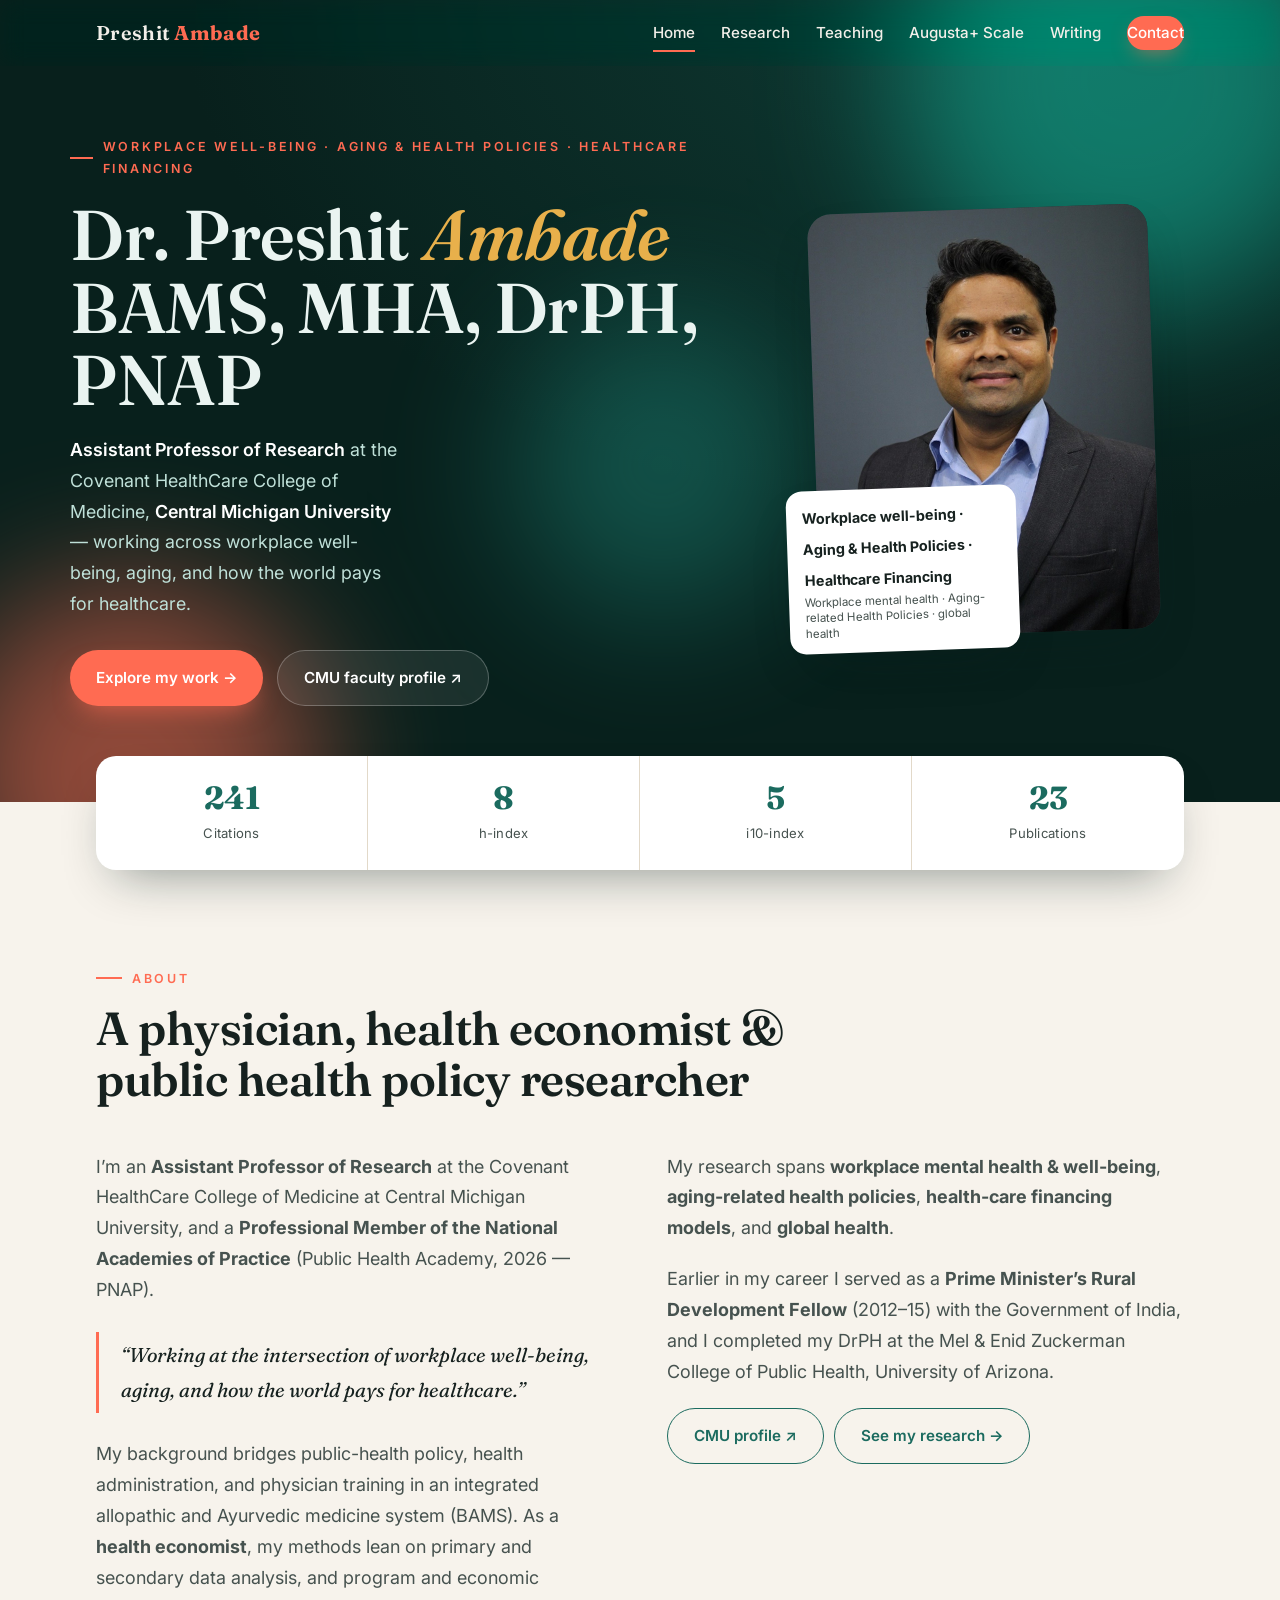
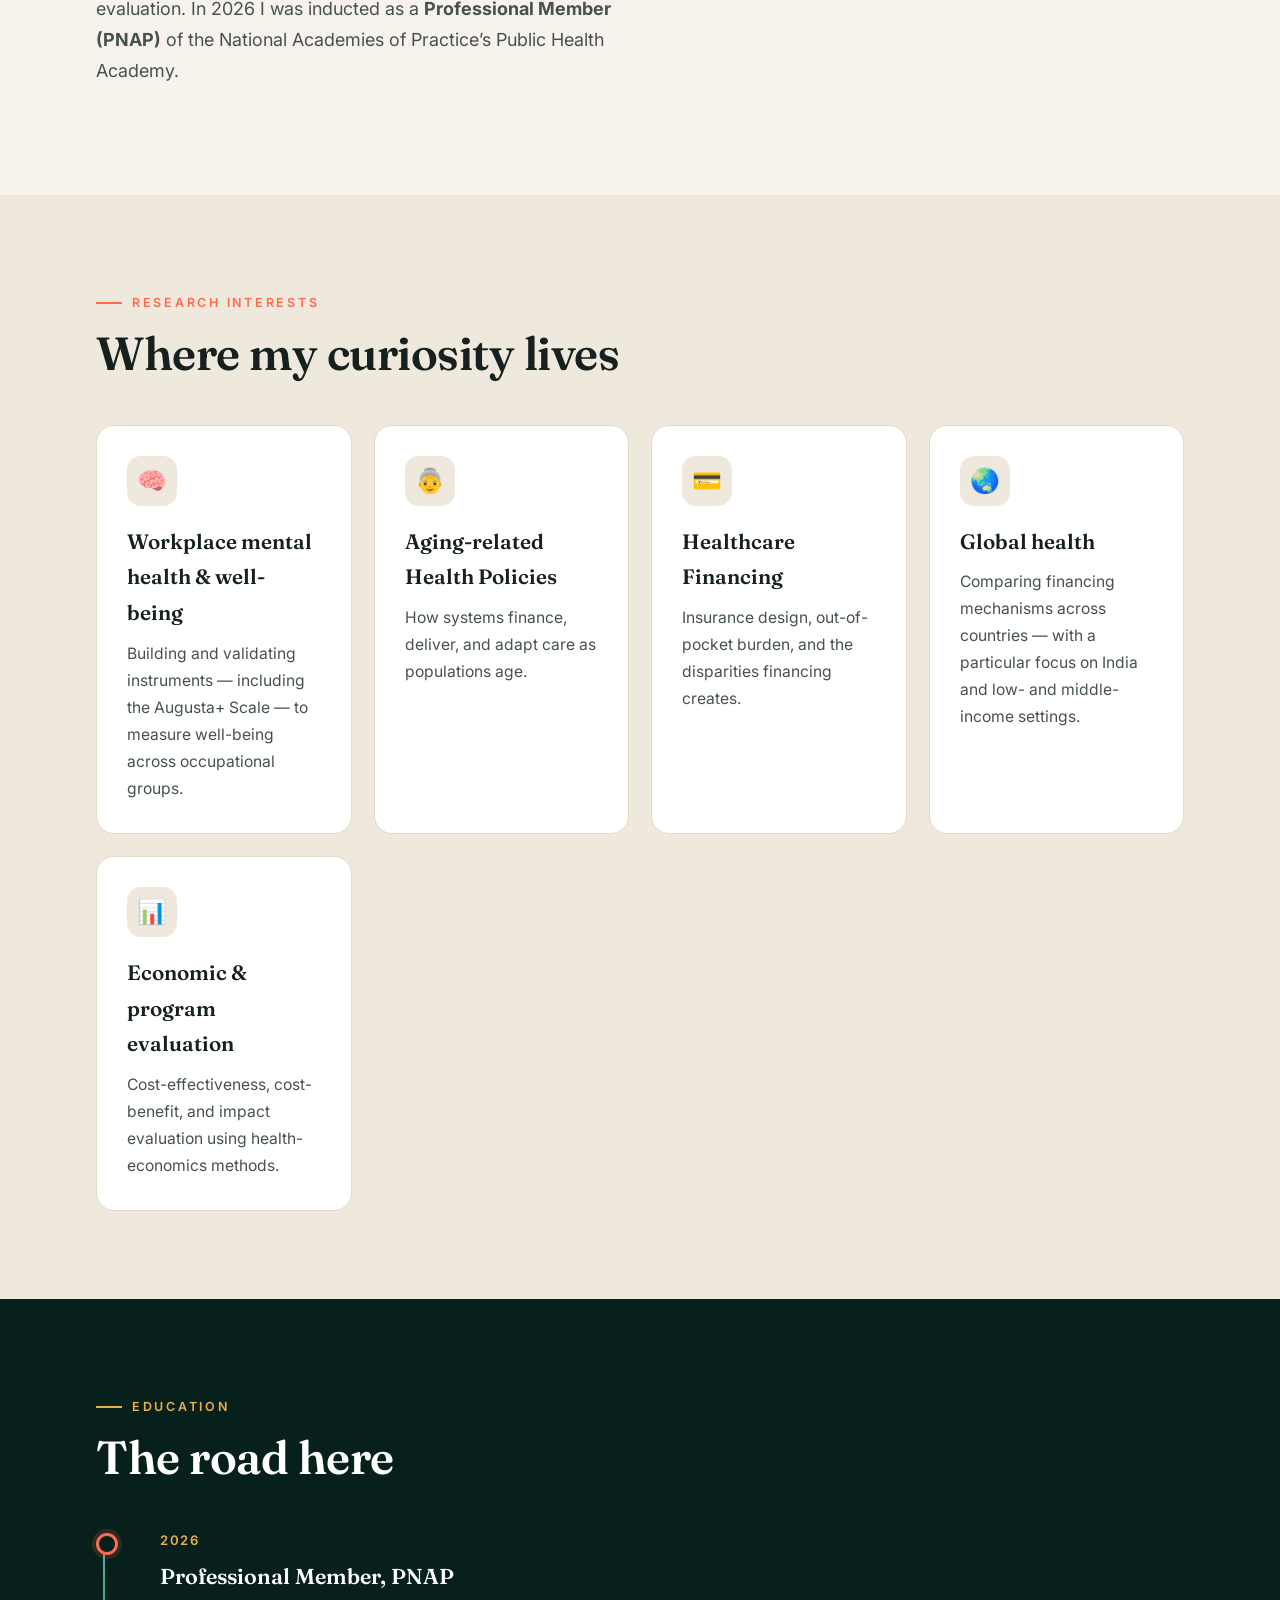
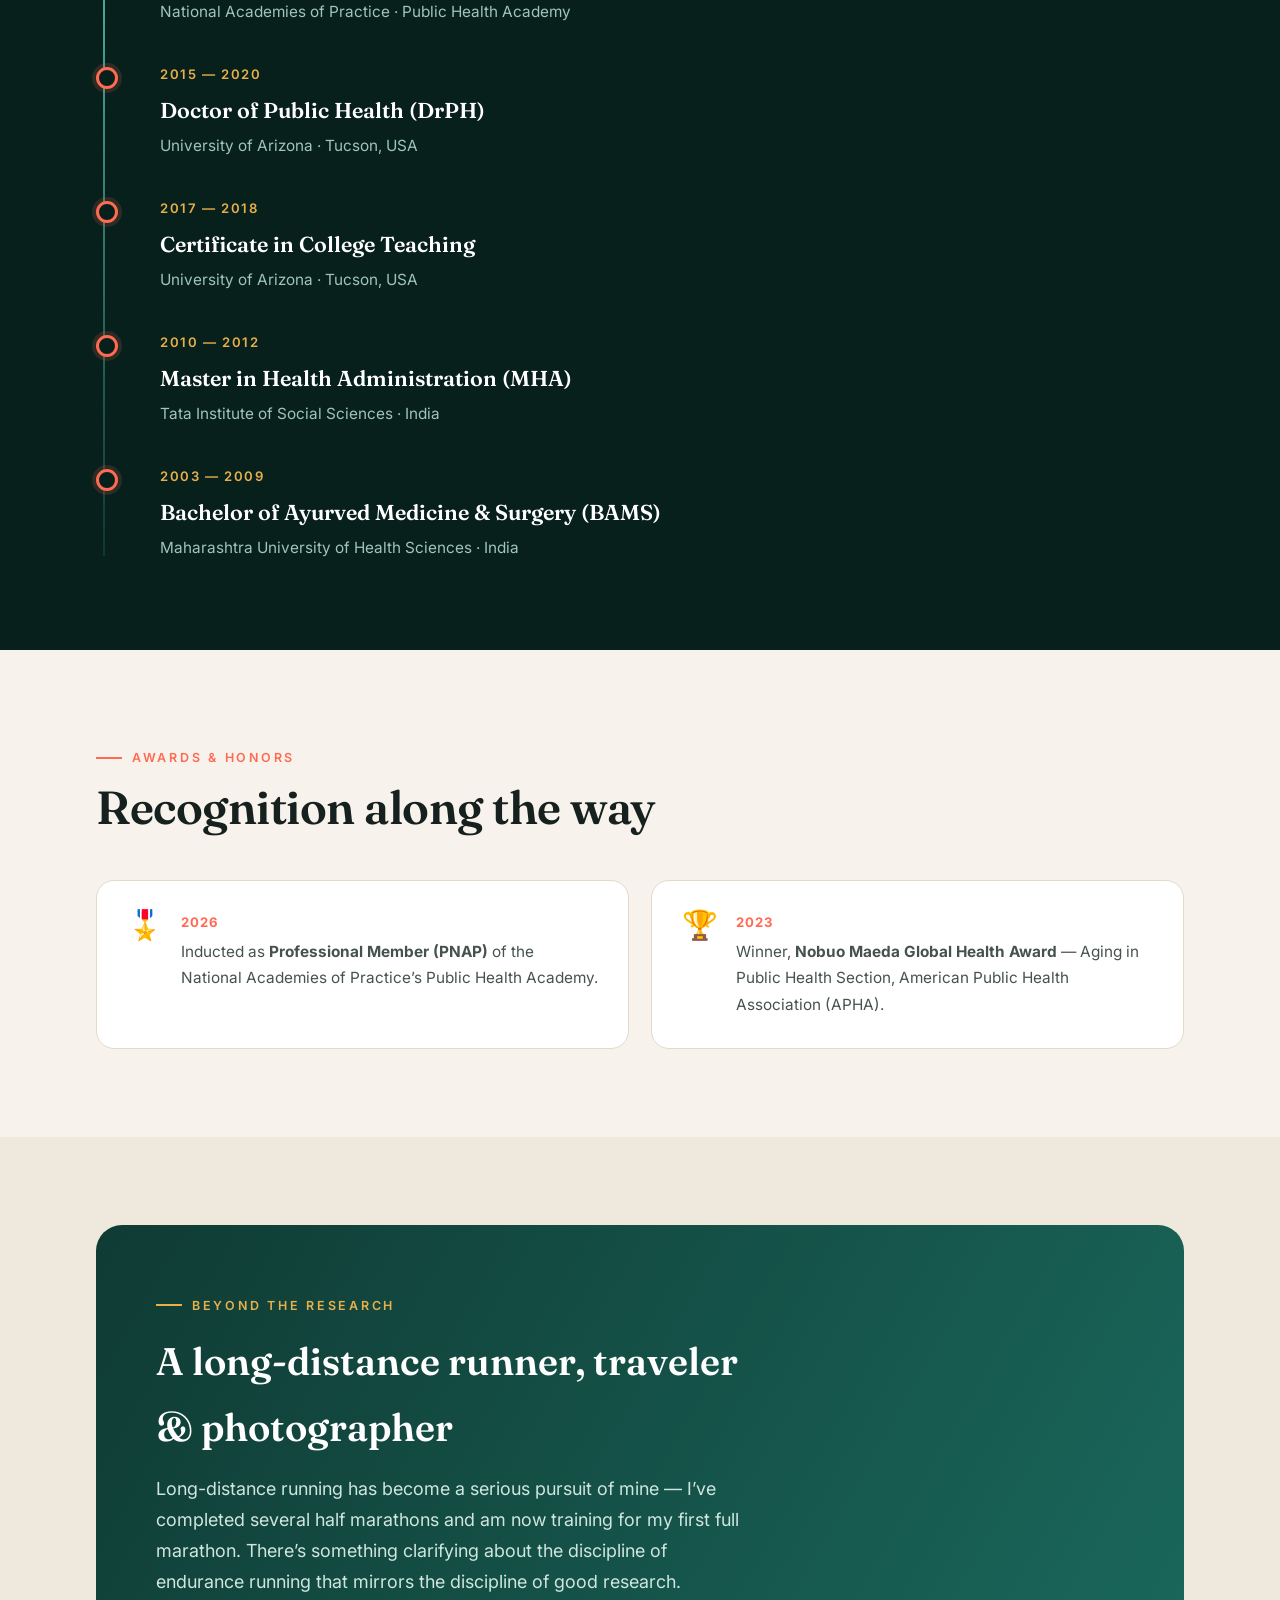
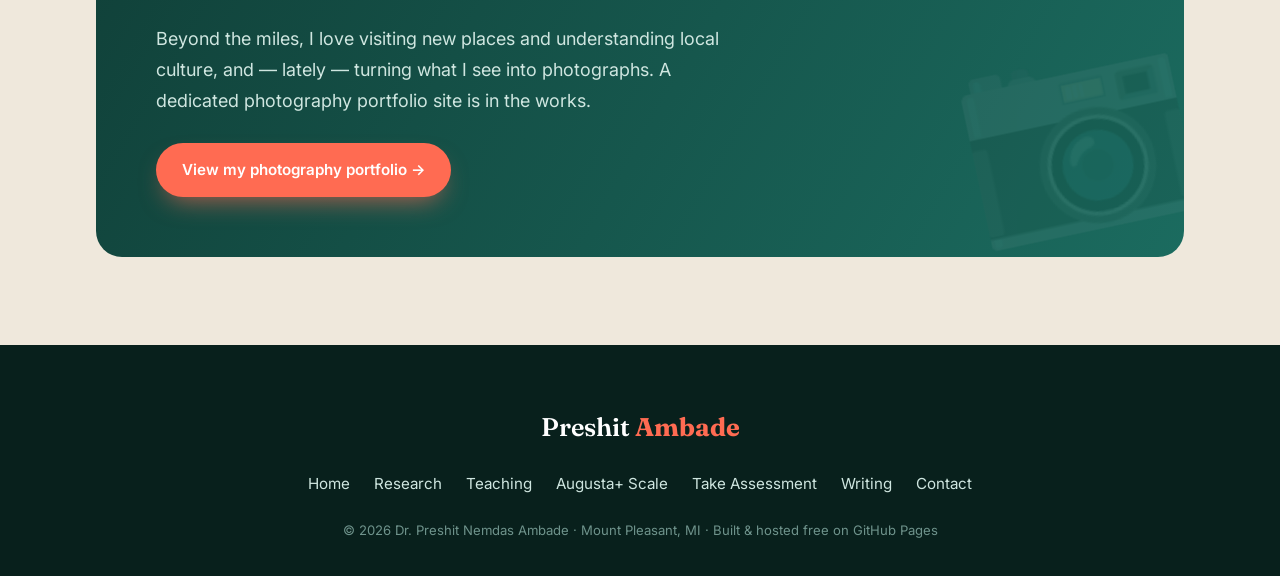
==== commit 713959fb: "Home: change bold badge 'Aging' to 'Aging & Health Policies' (also match in hero eyebrow)" ====
--- a/index.html
+++ b/index.html
@@ -33,7 +33,7 @@
     <div class="aurora"><span class="b1"></span><span class="b2"></span><span class="b3"></span></div>
     <div class="wrap hero-grid">
       <div class="hero-copy">
-        <span class="eyebrow">Workplace Well-Being · Aging · Healthcare Financing</span>
+        <span class="eyebrow">Workplace Well-Being · Aging &amp; Health Policies · Healthcare Financing</span>
         <h1 class="serif">Dr. Preshit <em>Ambade</em><br />BAMS, MHA, DrPH, PNAP</h1>
         <p class="role"><strong>Assistant Professor of Research</strong> at the Covenant HealthCare College of Medicine, <strong>Central Michigan University</strong> — working across workplace well-being, aging, and how the world pays for healthcare.</p>
         <!-- (Rx badge removed per request) -->
@@ -45,7 +45,7 @@
       <div class="hero-photo">
         <div class="frame"><img src="assets/preshit-ambade.jpg" alt="Dr. Preshit Nemdas Ambade" /></div>
         <div class="badge">
-          <div><strong style="font-size:.9rem">Workplace well-being · Aging · Healthcare Financing</strong><small>Workplace mental health · Aging-related Health Policies · global health</small></div>
+          <div><strong style="font-size:.9rem">Workplace well-being · Aging &amp; Health Policies · Healthcare Financing</strong><small>Workplace mental health · Aging-related Health Policies · global health</small></div>
         </div>
       </div>
     </div>
@@ -169,6 +169,6 @@
   </footer>
 
   <script src="main.js"></script>
-  <script src="metrics.js?v=3"></script>
+  <script src="metrics.js?v=4"></script>
 </body>
 </html>
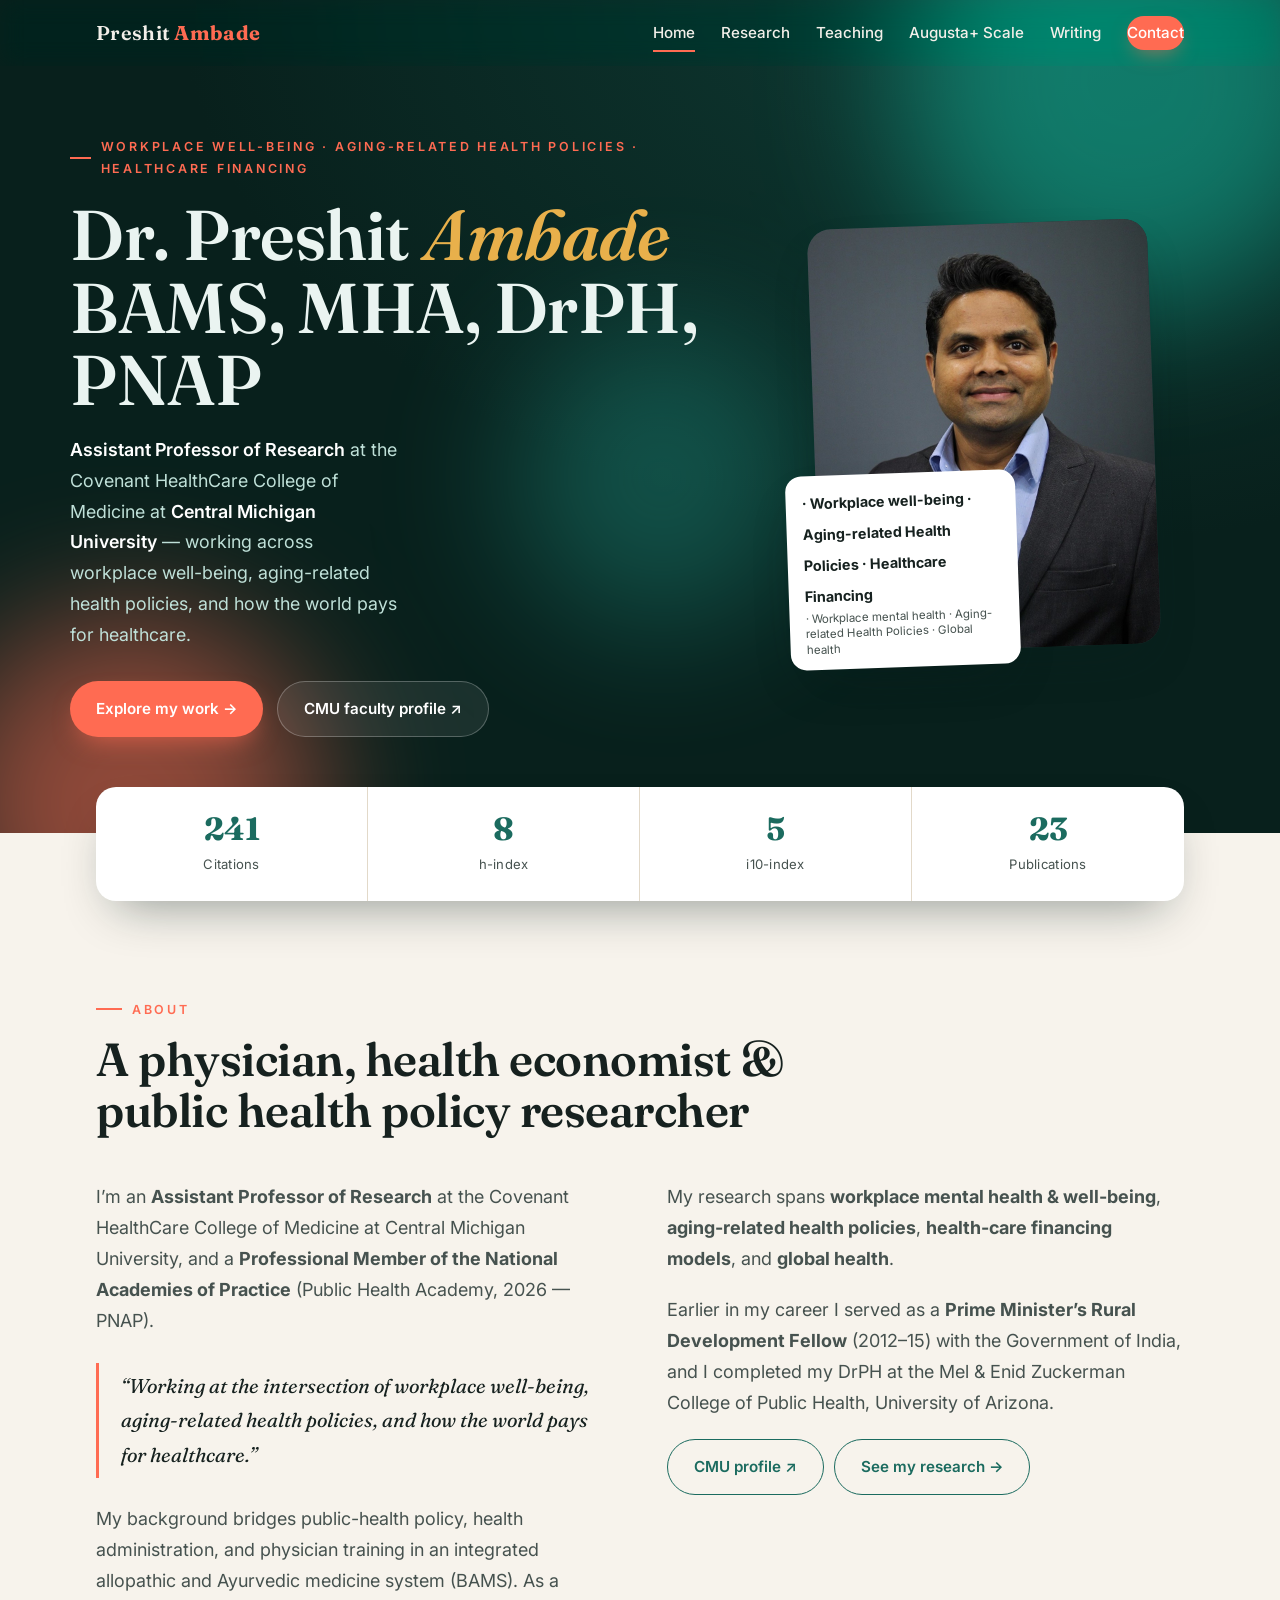
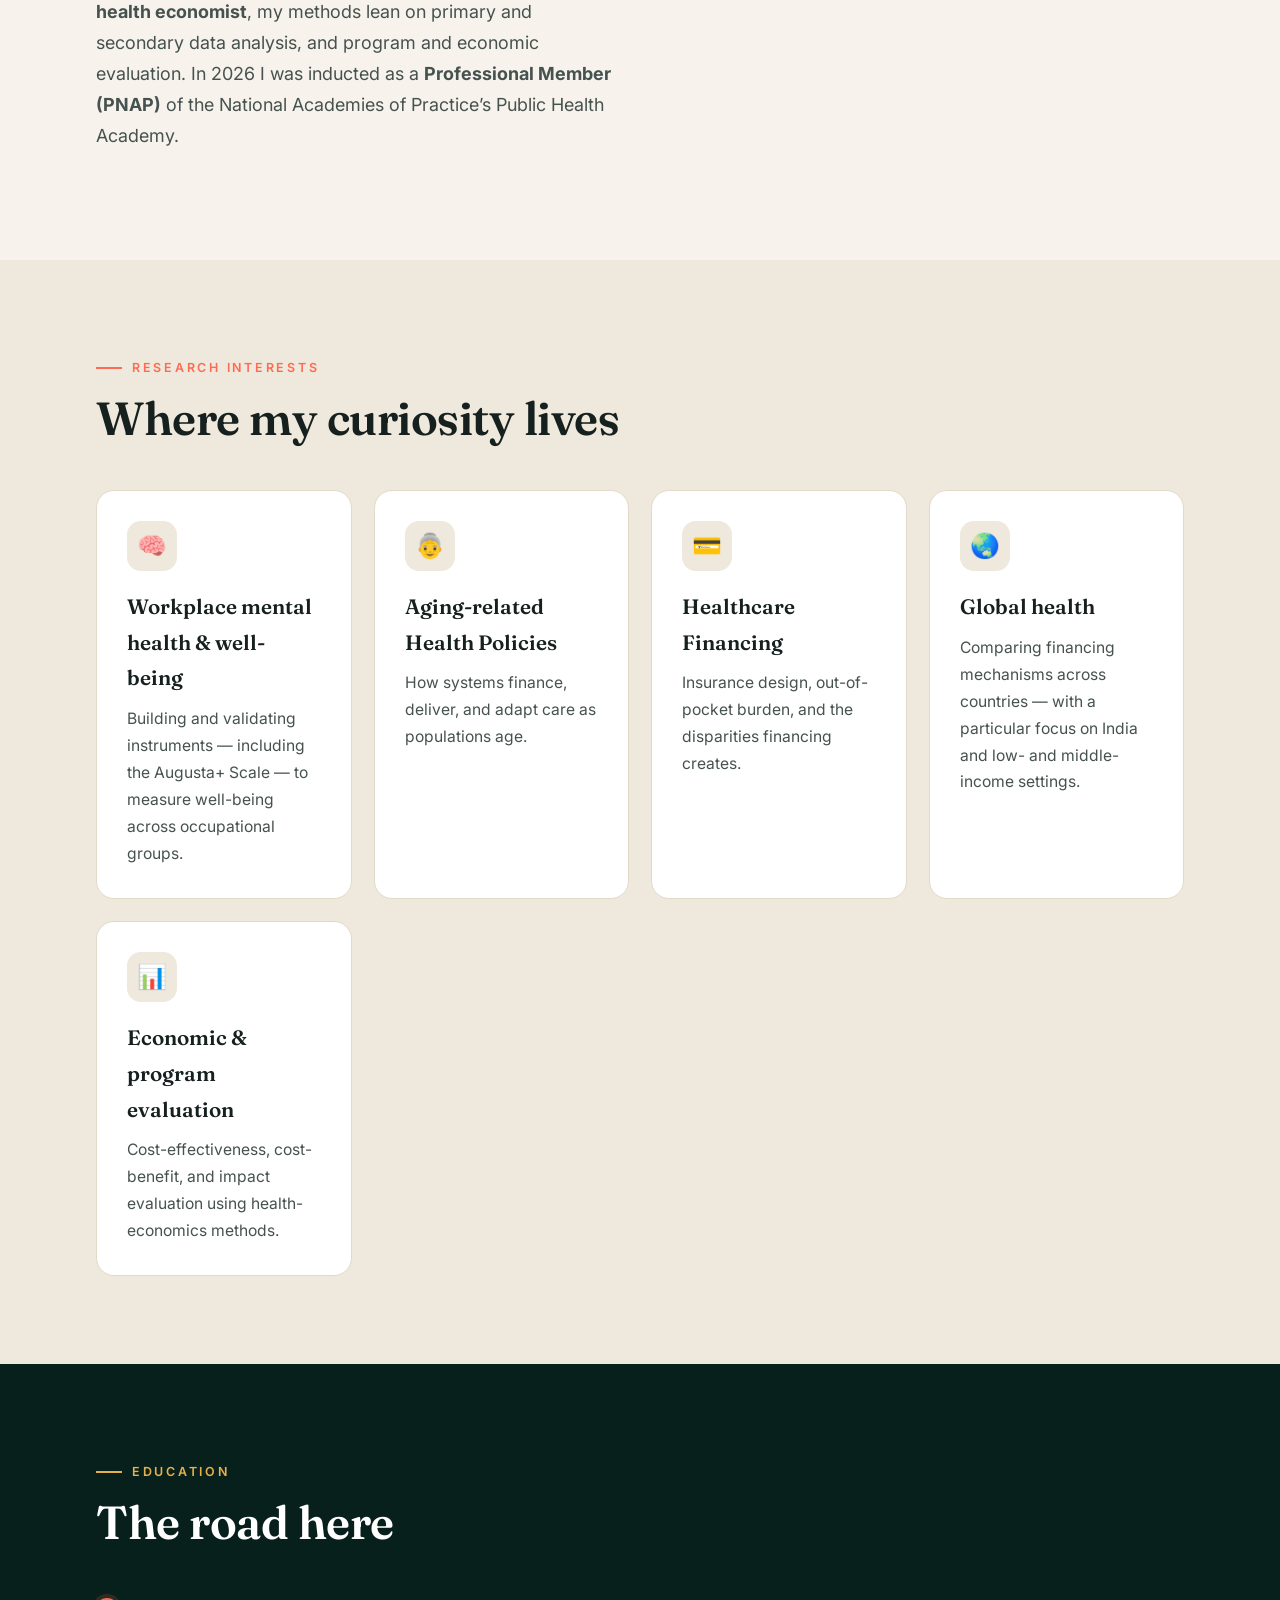
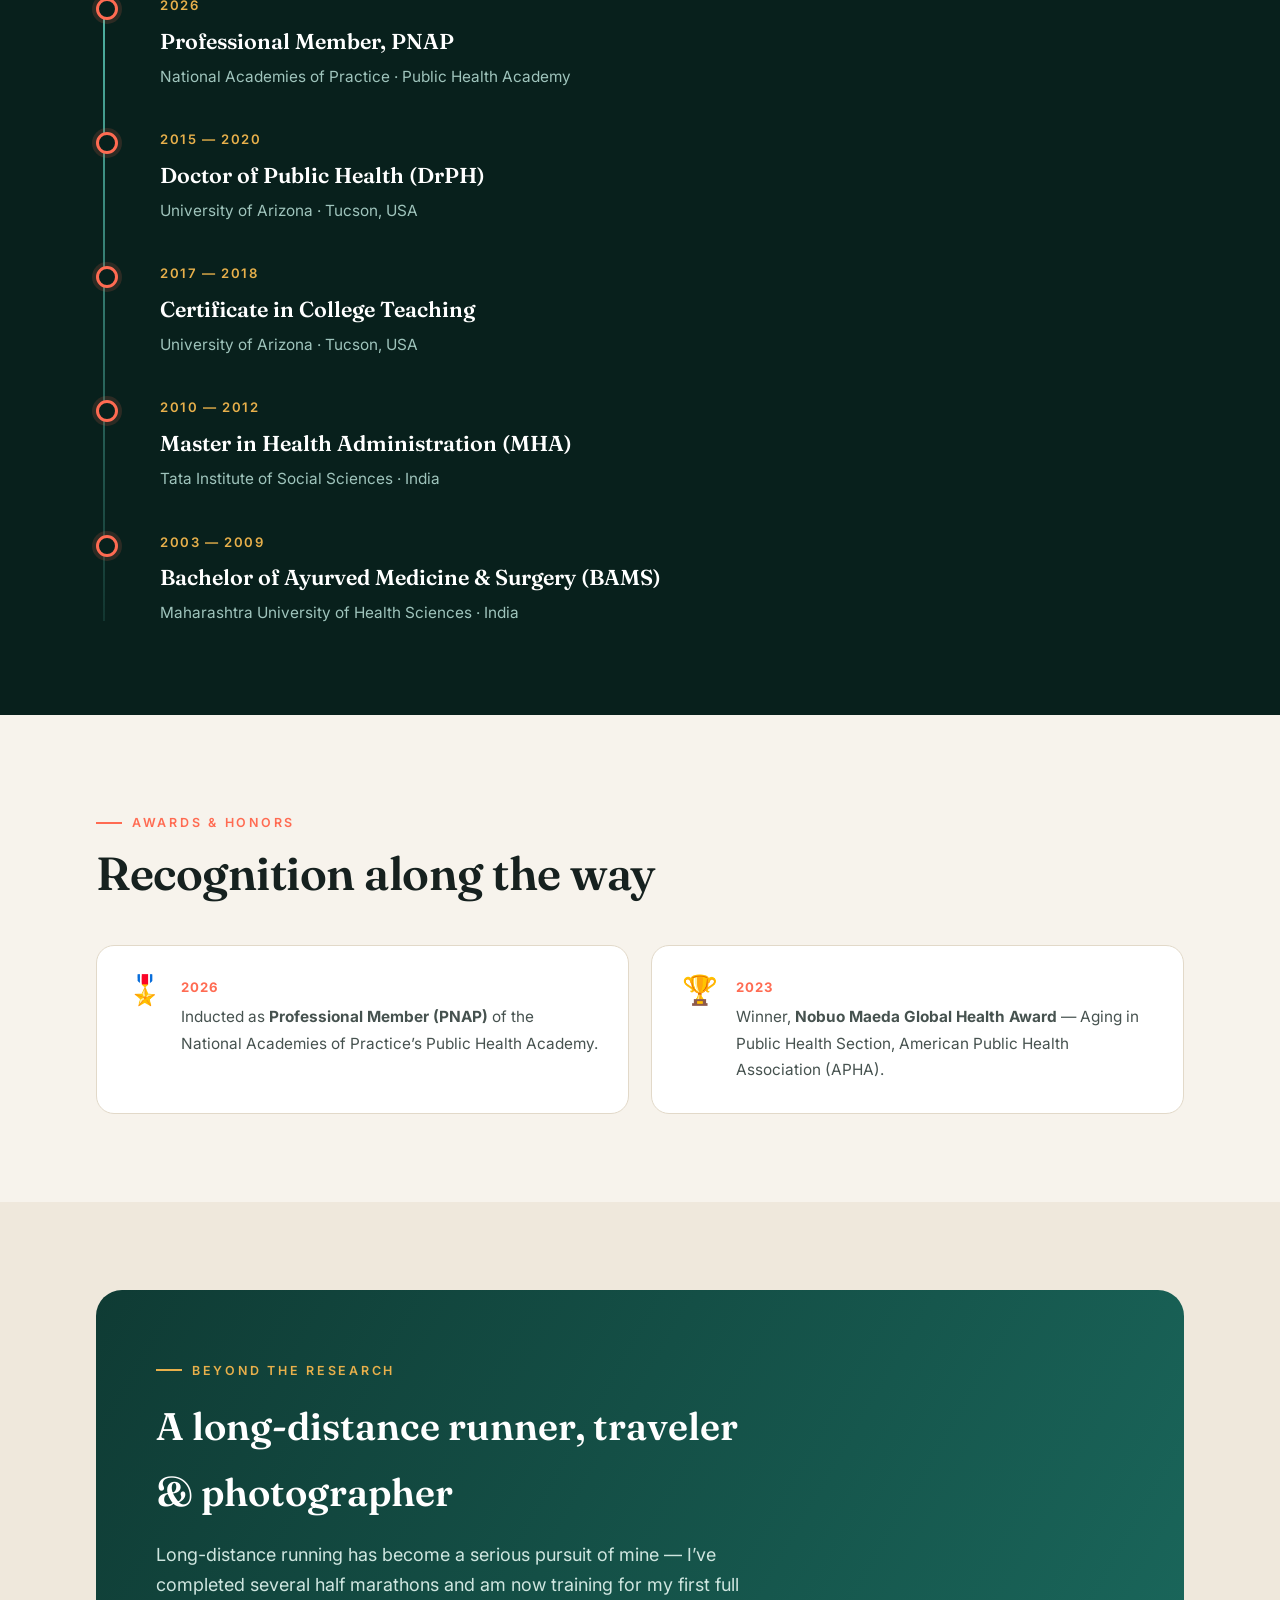
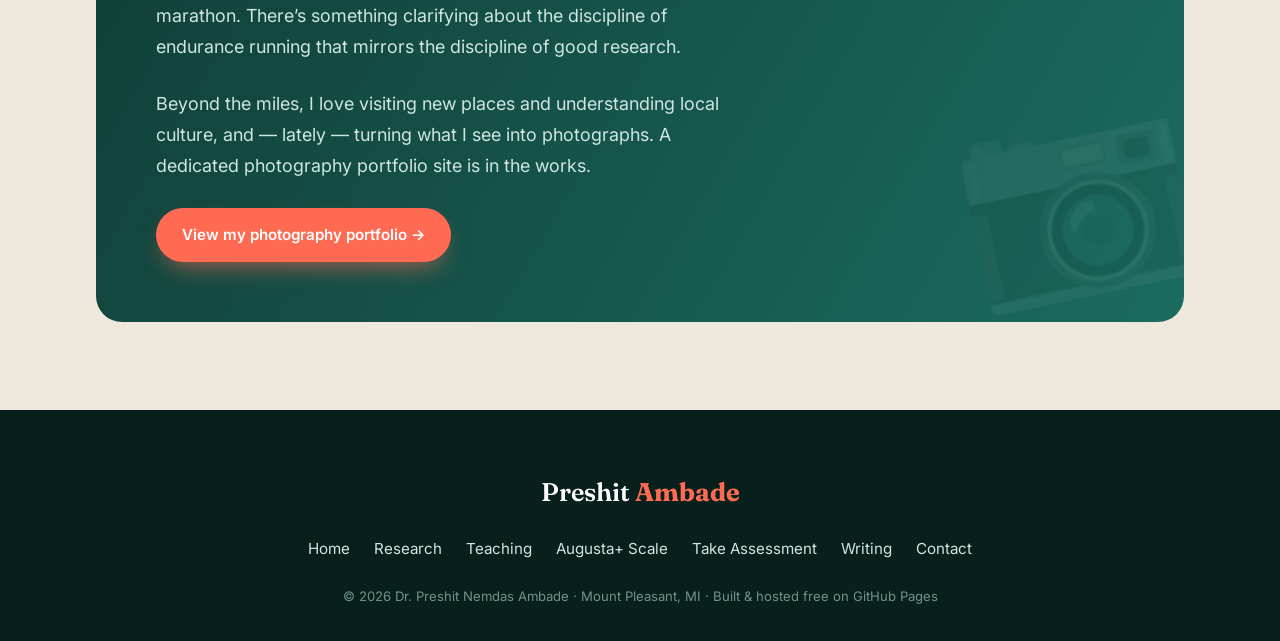
==== commit ebf4bc11: "Home + Research: standardize on 'aging-related health policies'; hero role uses 'at CMU'; badge dots" ====
--- a/index.html
+++ b/index.html
@@ -4,7 +4,7 @@
   <meta charset="UTF-8" />
   <meta name="viewport" content="width=device-width, initial-scale=1.0" />
   <title>Preshit Ambade, BAMS, MHA, DrPH, PNAP — Assistant Professor, Central Michigan University</title>
-  <meta name="description" content="Dr. Preshit Ambade (BAMS, MHA, DrPH, PNAP) — Assistant Professor of Research at the CMU College of Medicine and health economist working on workplace well-being, aging, healthcare financing, and global health." />
+  <meta name="description" content="Dr. Preshit Ambade (BAMS, MHA, DrPH, PNAP) — Assistant Professor of Research at the CMU College of Medicine and health economist working on workplace well-being, aging-related health policies, healthcare financing, and global health." />
   <link rel="preconnect" href="https://fonts.googleapis.com" />
   <link rel="preconnect" href="https://fonts.gstatic.com" crossorigin />
   <link href="https://fonts.googleapis.com/css2?family=Fraunces:ital,opsz,wght@0,9..144,400..700;1,9..144,400..600&family=Inter:wght@300;400;500;600;700&display=swap" rel="stylesheet" />
@@ -33,9 +33,9 @@
     <div class="aurora"><span class="b1"></span><span class="b2"></span><span class="b3"></span></div>
     <div class="wrap hero-grid">
       <div class="hero-copy">
-        <span class="eyebrow">Workplace Well-Being · Aging &amp; Health Policies · Healthcare Financing</span>
+        <span class="eyebrow">Workplace Well-Being · Aging-related Health Policies · Healthcare Financing</span>
         <h1 class="serif">Dr. Preshit <em>Ambade</em><br />BAMS, MHA, DrPH, PNAP</h1>
-        <p class="role"><strong>Assistant Professor of Research</strong> at the Covenant HealthCare College of Medicine, <strong>Central Michigan University</strong> — working across workplace well-being, aging, and how the world pays for healthcare.</p>
+        <p class="role"><strong>Assistant Professor of Research</strong> at the Covenant HealthCare College of Medicine at <strong>Central Michigan University</strong> — working across workplace well-being, aging-related health policies, and how the world pays for healthcare.</p>
         <!-- (Rx badge removed per request) -->
         <div class="hero-cta">
           <a href="#about" class="btn btn-primary">Explore my work →</a>
@@ -45,7 +45,7 @@
       <div class="hero-photo">
         <div class="frame"><img src="assets/preshit-ambade.jpg" alt="Dr. Preshit Nemdas Ambade" /></div>
         <div class="badge">
-          <div><strong style="font-size:.9rem">Workplace well-being · Aging &amp; Health Policies · Healthcare Financing</strong><small>Workplace mental health · Aging-related Health Policies · global health</small></div>
+          <div><strong style="font-size:.9rem">· Workplace well-being · Aging-related Health Policies · Healthcare Financing</strong><small>· Workplace mental health · Aging-related Health Policies · Global health</small></div>
         </div>
       </div>
     </div>
@@ -71,7 +71,7 @@
       <div class="about-grid">
         <div class="reveal">
           <p>I&rsquo;m an <strong>Assistant Professor of Research</strong> at the Covenant HealthCare College of Medicine at Central Michigan University, and a <strong>Professional Member of the National Academies of Practice</strong> (Public Health Academy, 2026 — PNAP).</p>
-          <div class="pull">&ldquo;Working at the intersection of workplace well-being, aging, and how the world pays for healthcare.&rdquo;</div>
+          <div class="pull">&ldquo;Working at the intersection of workplace well-being, aging-related health policies, and how the world pays for healthcare.&rdquo;</div>
           <p>My background bridges public-health policy, health administration, and physician training in an integrated allopathic and Ayurvedic medicine system (BAMS). As a <strong>health economist</strong>, my methods lean on primary and secondary data analysis, and program and economic evaluation. In 2026 I was inducted as a <strong>Professional Member (PNAP)</strong> of the National Academies of Practice&rsquo;s Public Health Academy.</p>
         </div>
         <div class="reveal">
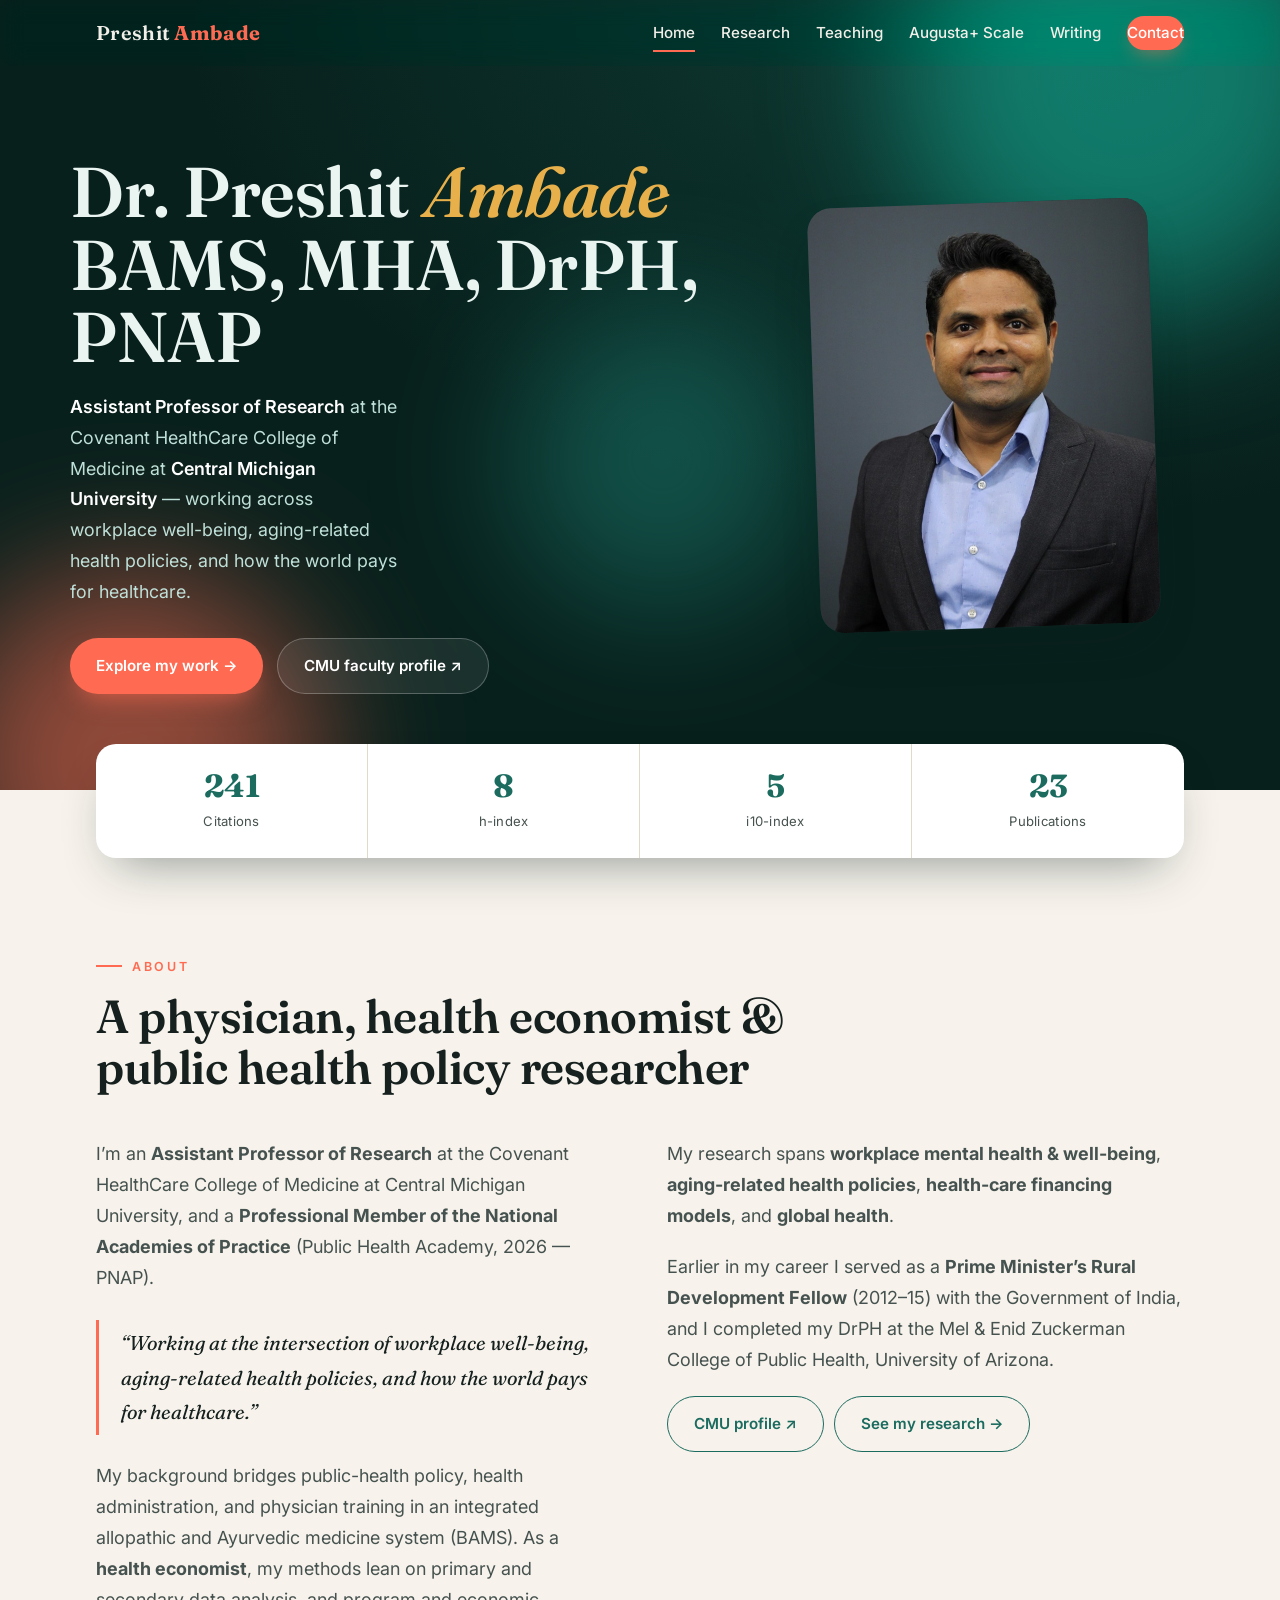
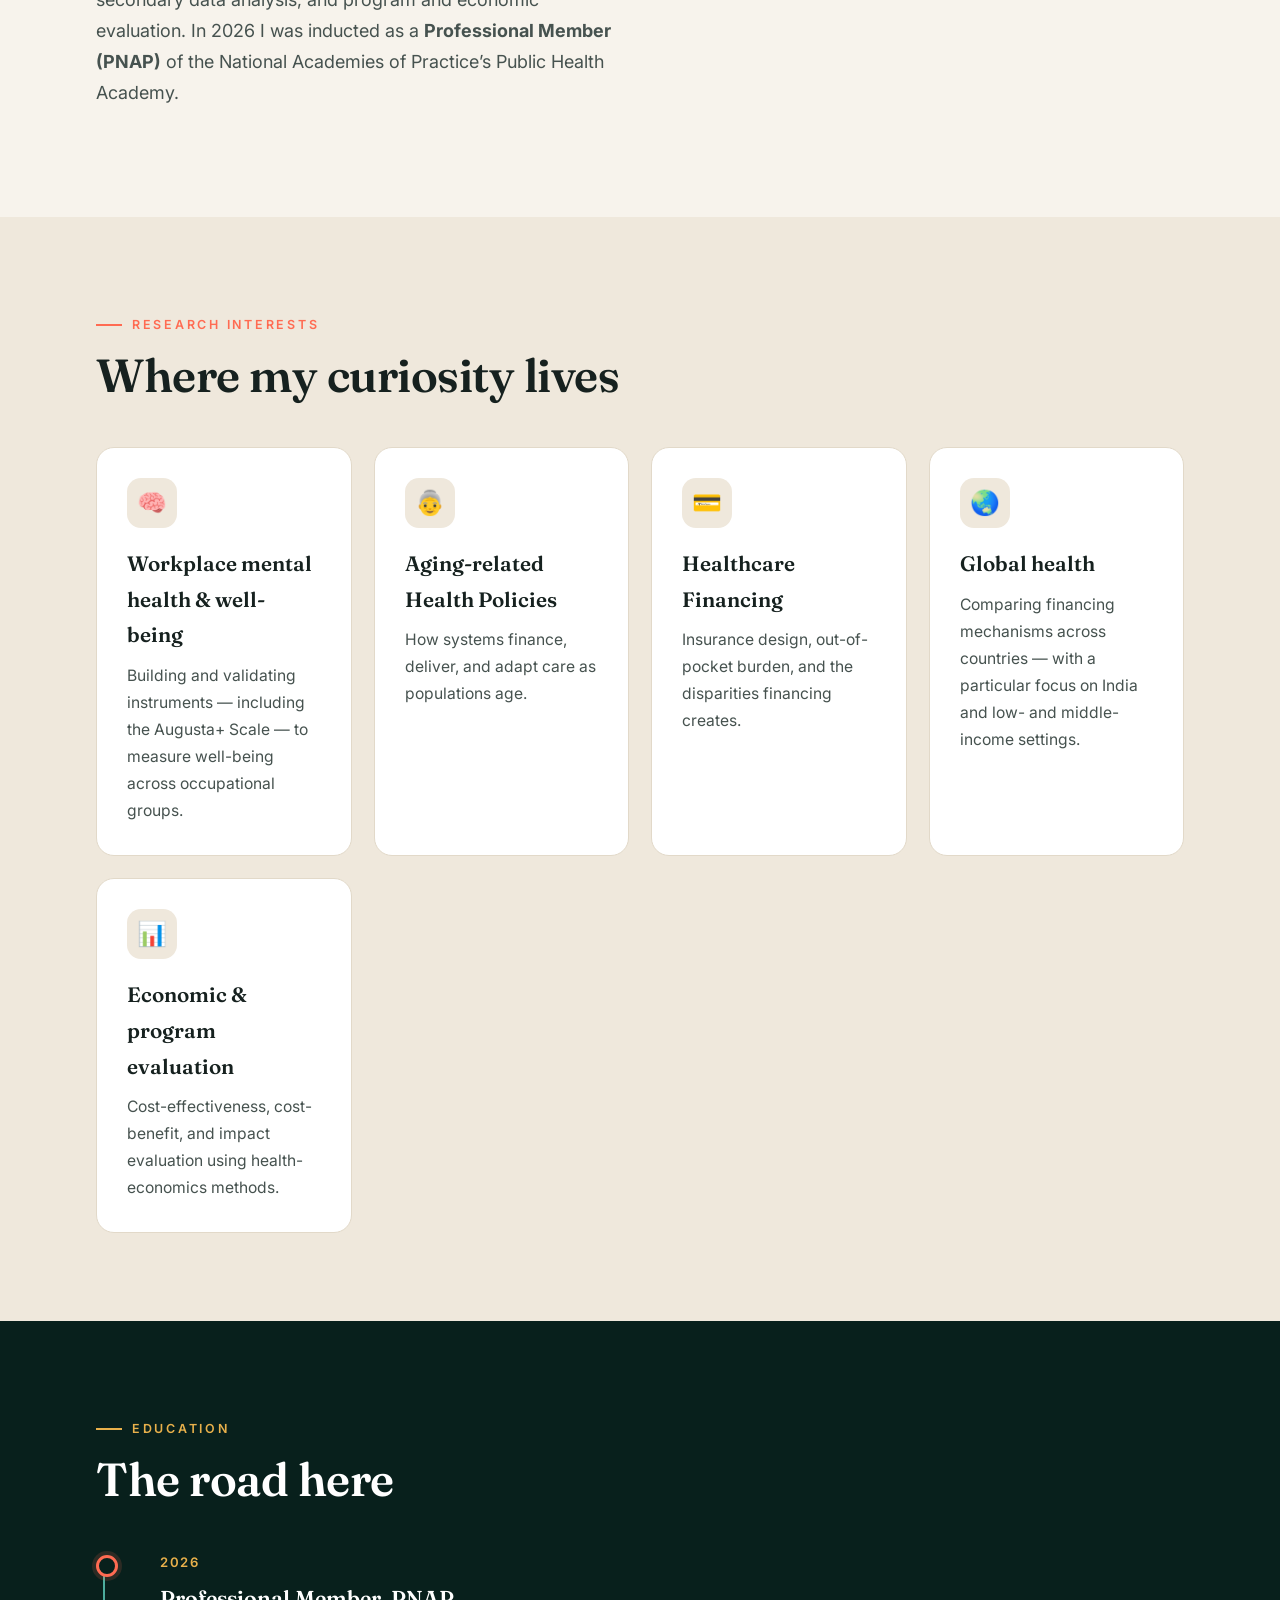
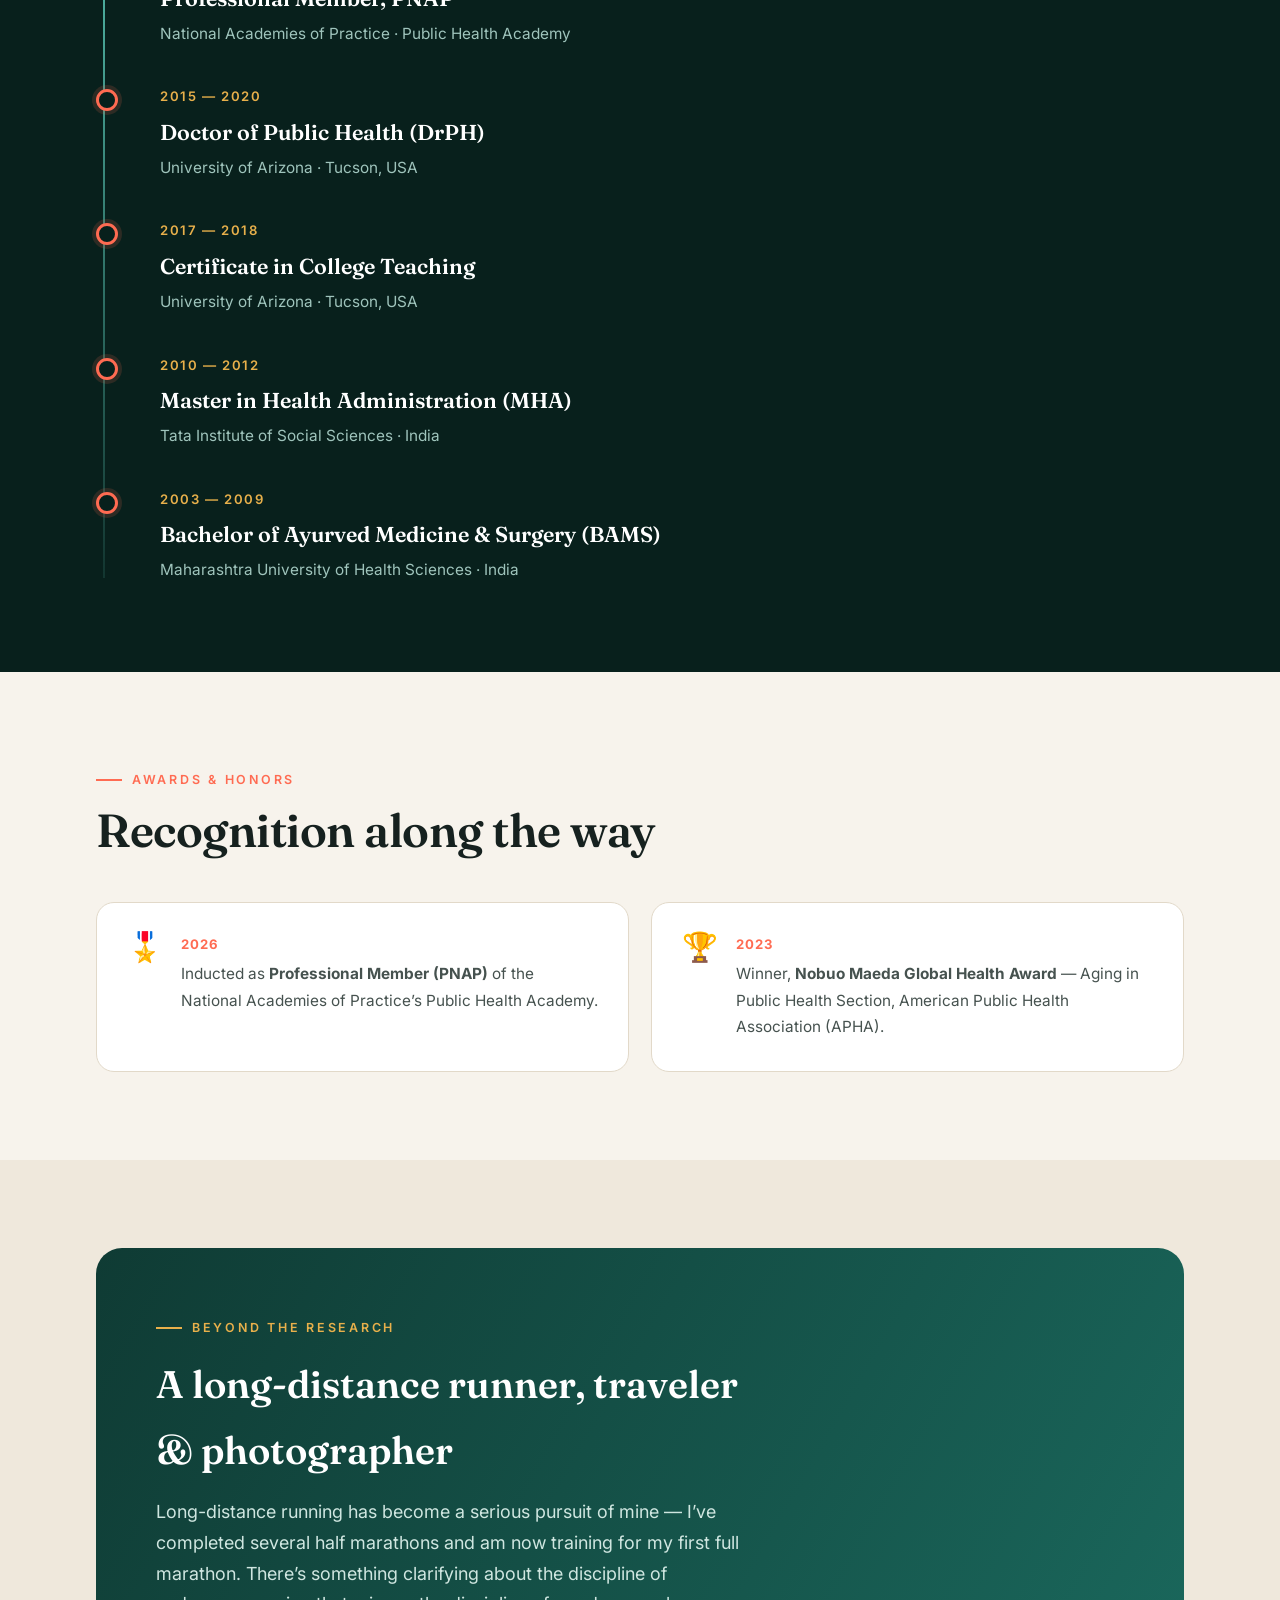
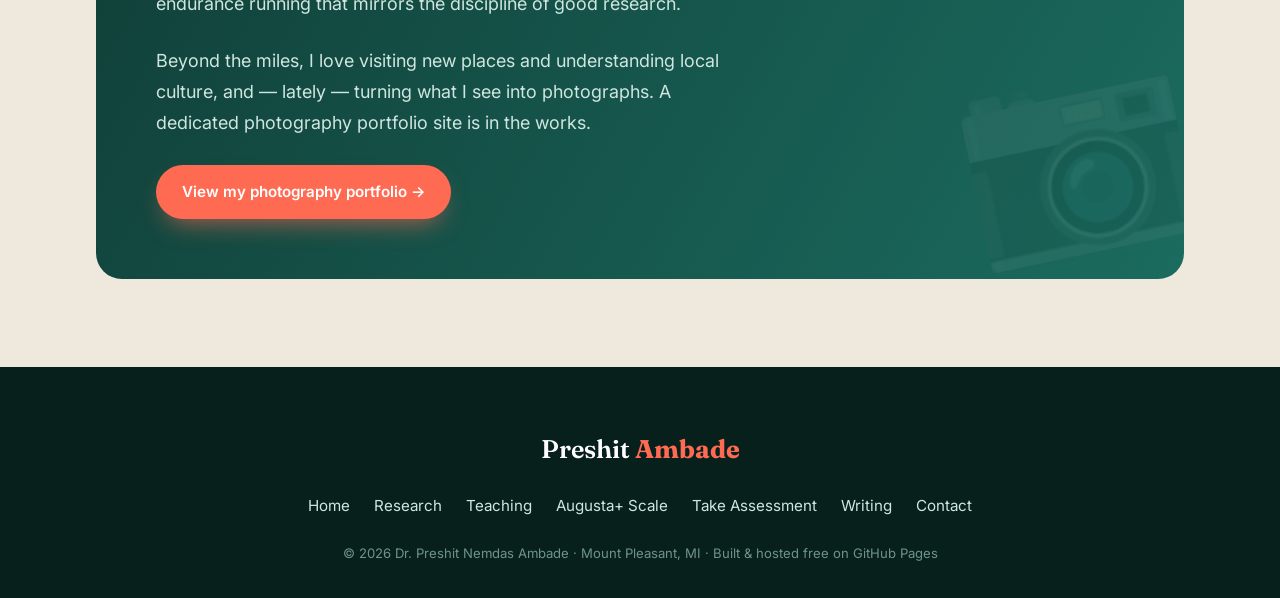
==== commit 2cf226d1: "Home hero: remove eyebrow tagline and photo badge card" ====
--- a/index.html
+++ b/index.html
@@ -33,7 +33,6 @@
     <div class="aurora"><span class="b1"></span><span class="b2"></span><span class="b3"></span></div>
     <div class="wrap hero-grid">
       <div class="hero-copy">
-        <span class="eyebrow">Workplace Well-Being · Aging-related Health Policies · Healthcare Financing</span>
         <h1 class="serif">Dr. Preshit <em>Ambade</em><br />BAMS, MHA, DrPH, PNAP</h1>
         <p class="role"><strong>Assistant Professor of Research</strong> at the Covenant HealthCare College of Medicine at <strong>Central Michigan University</strong> — working across workplace well-being, aging-related health policies, and how the world pays for healthcare.</p>
         <!-- (Rx badge removed per request) -->
@@ -44,9 +43,6 @@
       </div>
       <div class="hero-photo">
         <div class="frame"><img src="assets/preshit-ambade.jpg" alt="Dr. Preshit Nemdas Ambade" /></div>
-        <div class="badge">
-          <div><strong style="font-size:.9rem">· Workplace well-being · Aging-related Health Policies · Healthcare Financing</strong><small>· Workplace mental health · Aging-related Health Policies · Global health</small></div>
-        </div>
       </div>
     </div>
   </section>
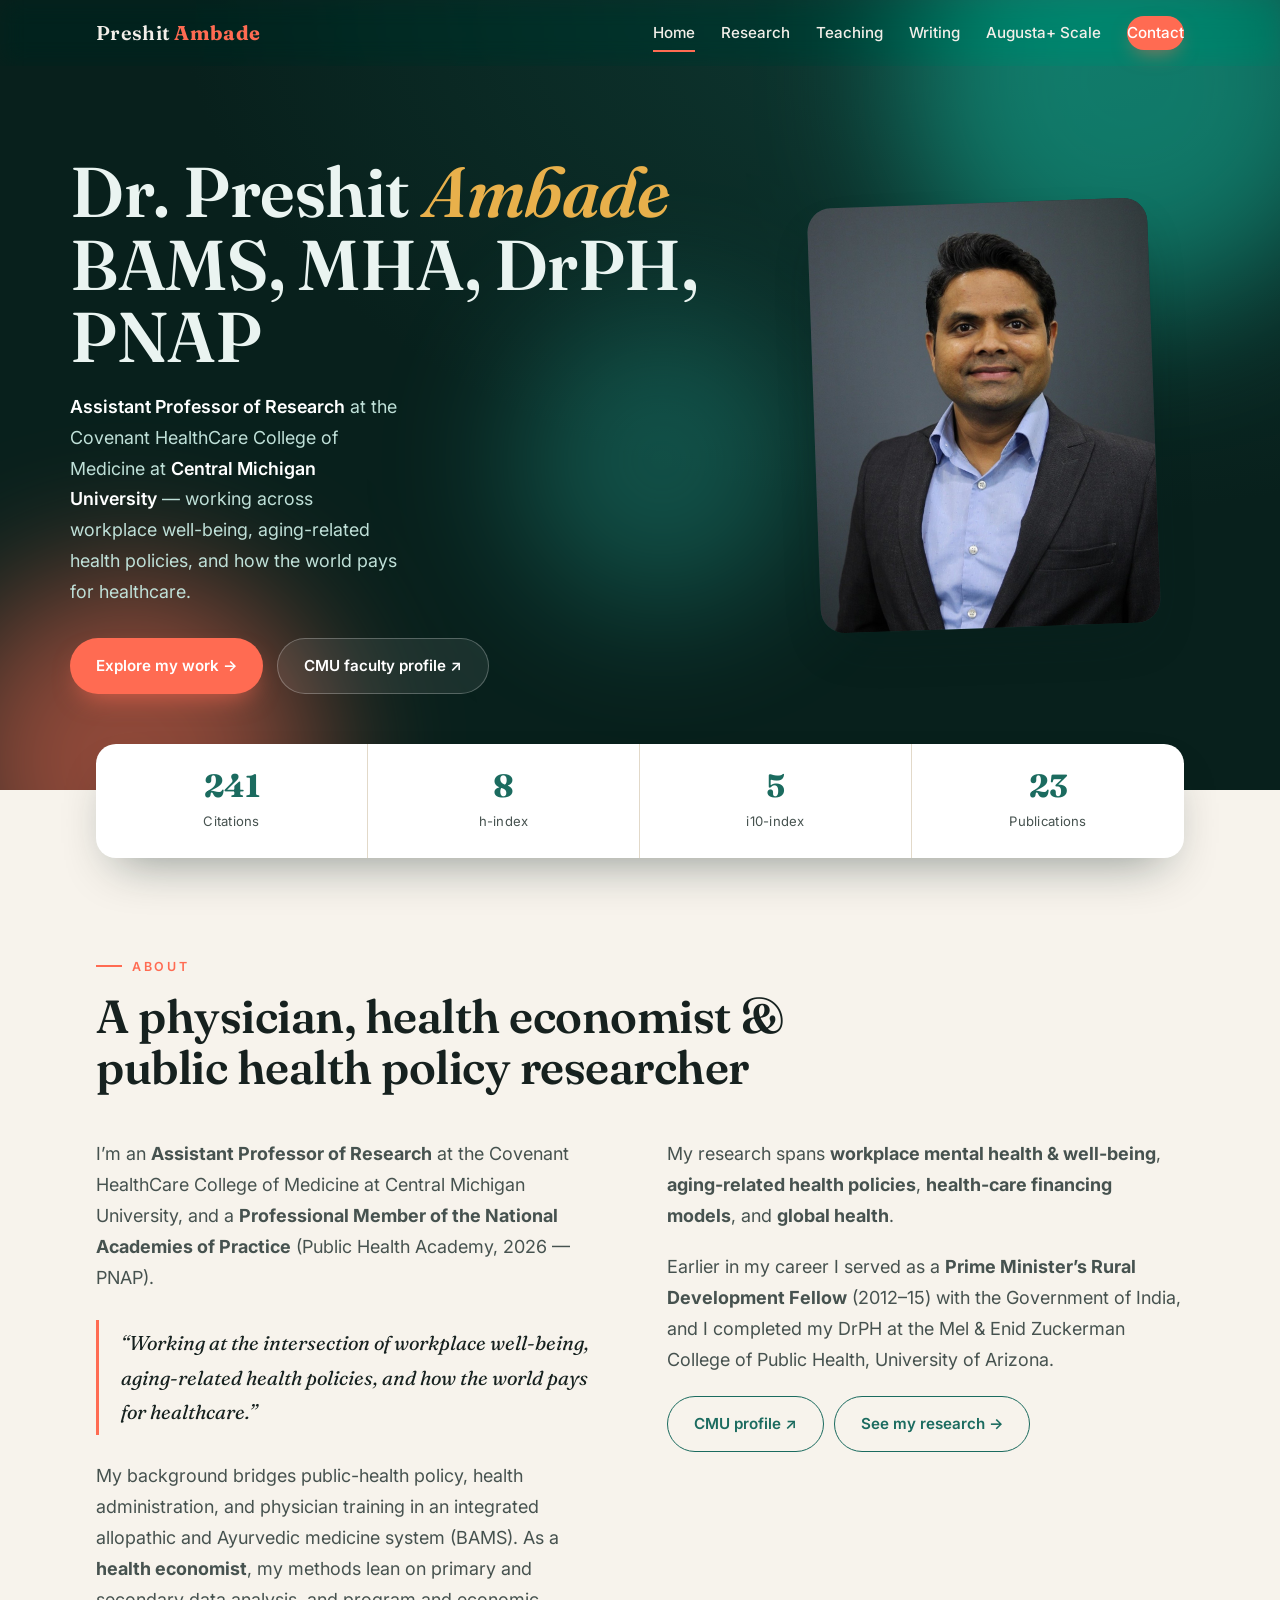
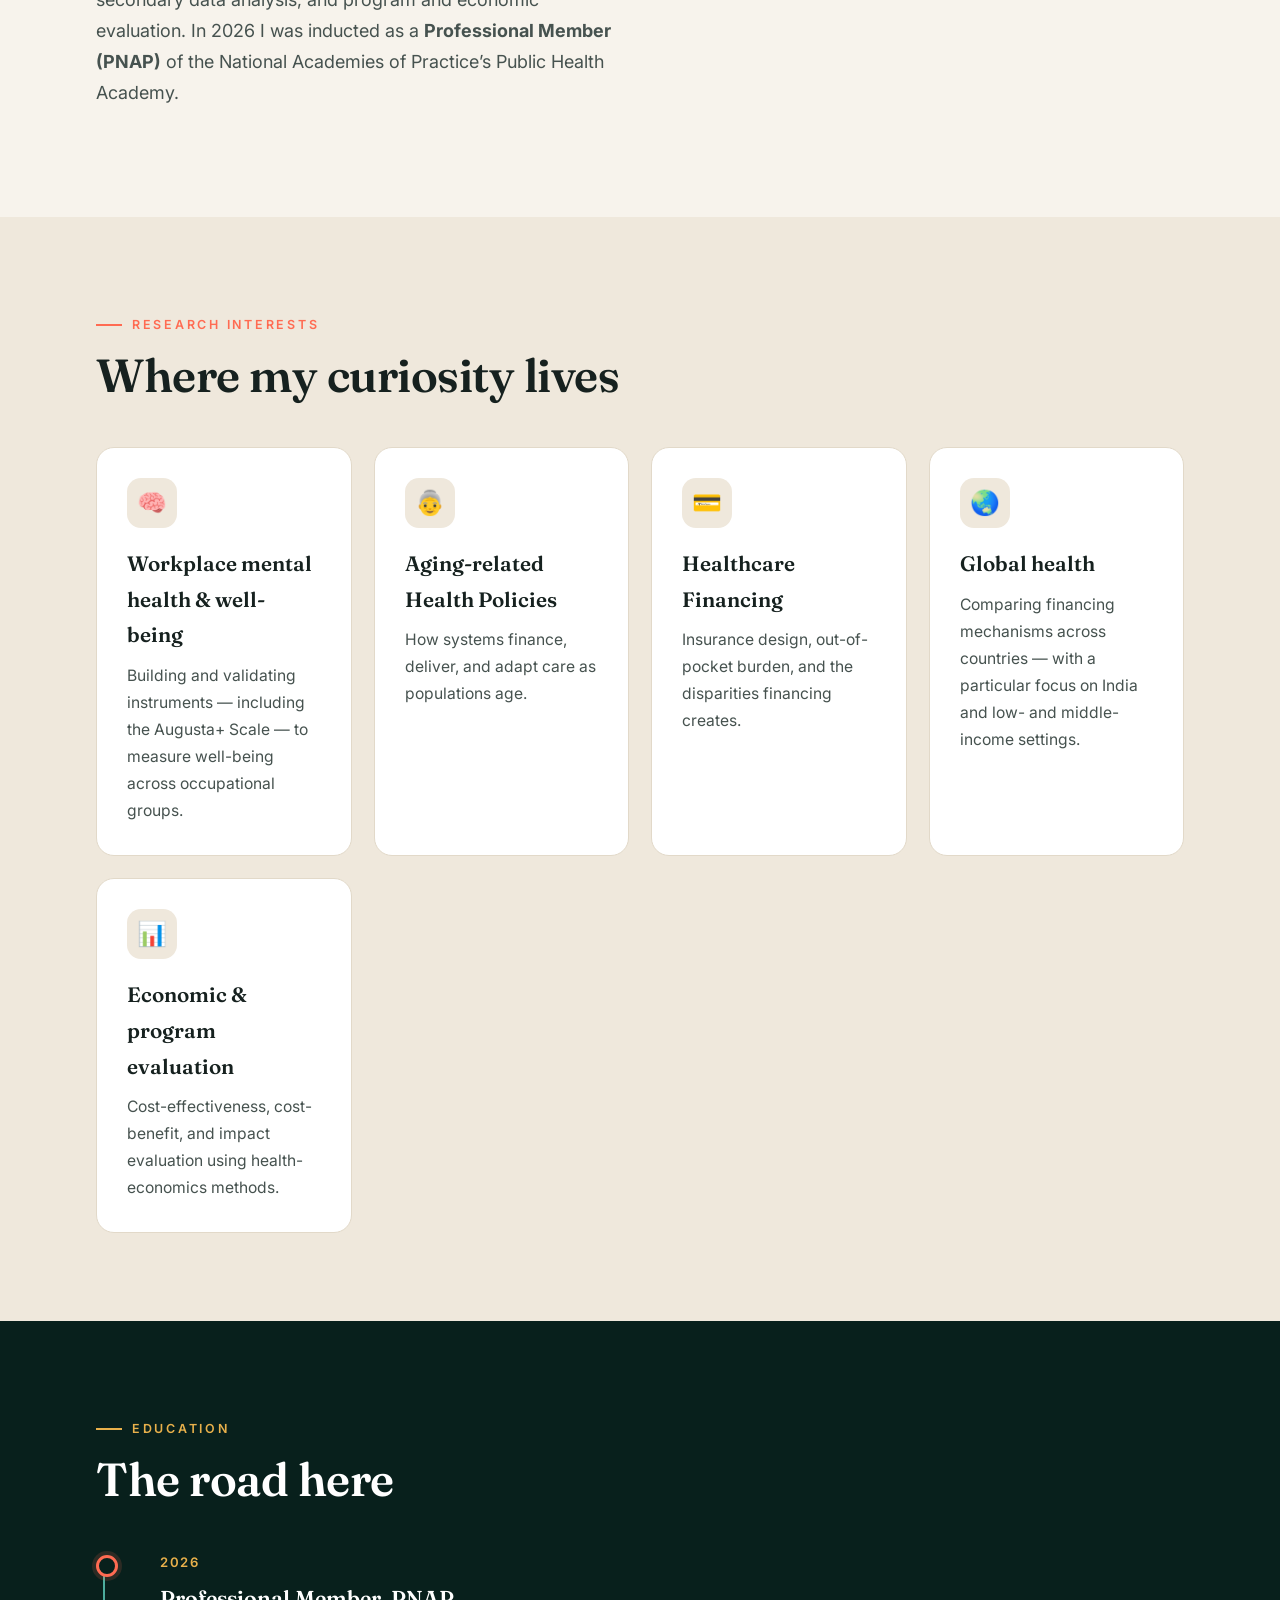
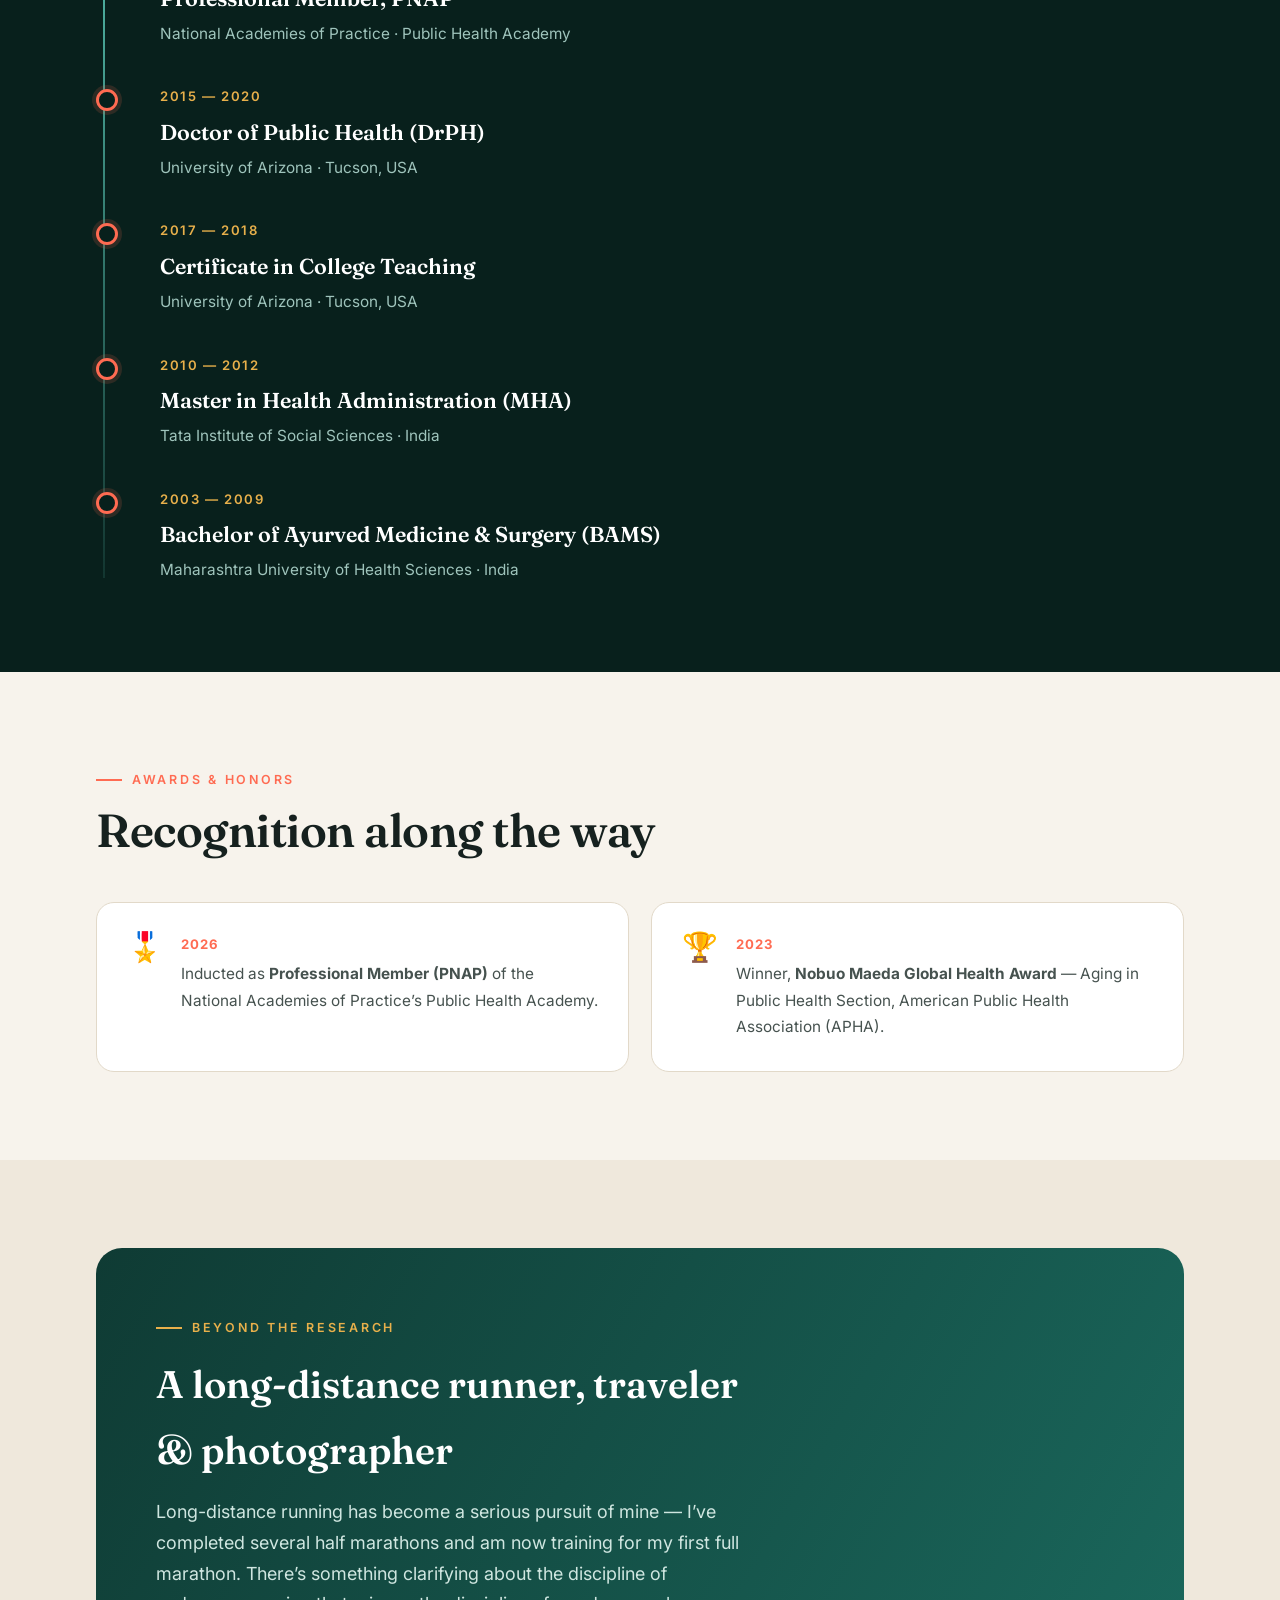
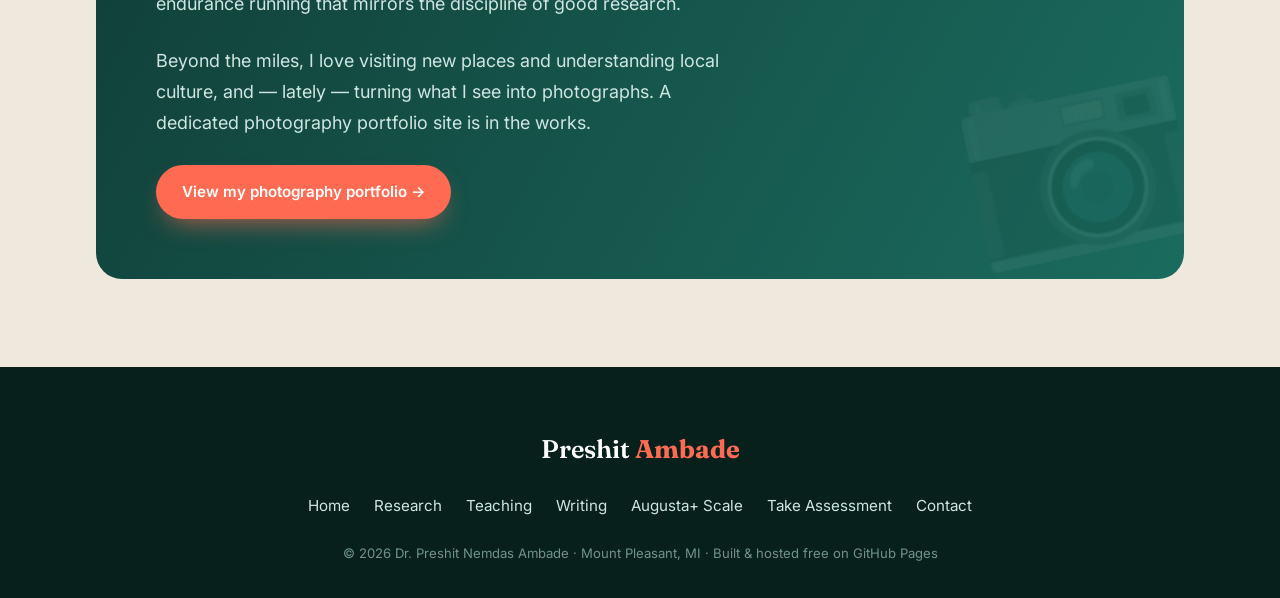
==== commit e3b26501: "Nav + footer: swap order so Writing precedes Augusta+ Scale on all pages" ====
--- a/index.html
+++ b/index.html
@@ -20,8 +20,8 @@
         <a href="index.html" class="active">Home</a>
         <a href="research.html">Research</a>
         <a href="teaching.html">Teaching</a>
+        <a href="writing.html">Writing</a>
         <a href="augusta-scale.html">Augusta+ Scale</a>
-        <a href="writing.html">Writing</a>
         <a href="contact.html" class="nav-cta">Contact</a>
       </nav>
       <button class="burger" id="burger" aria-label="Menu"><span></span><span></span><span></span></button>
@@ -155,9 +155,9 @@
         <a href="index.html">Home</a>
         <a href="research.html">Research</a>
         <a href="teaching.html">Teaching</a>
+        <a href="writing.html">Writing</a>
         <a href="augusta-scale.html">Augusta+ Scale</a>
         <a href="augusta-assessment.html">Take Assessment</a>
-        <a href="writing.html">Writing</a>
         <a href="contact.html">Contact</a>
       </div>
       <div class="copy">© <span id="year">2026</span> Dr. Preshit Nemdas Ambade · Mount Pleasant, MI · Built &amp; hosted free on GitHub Pages</div>
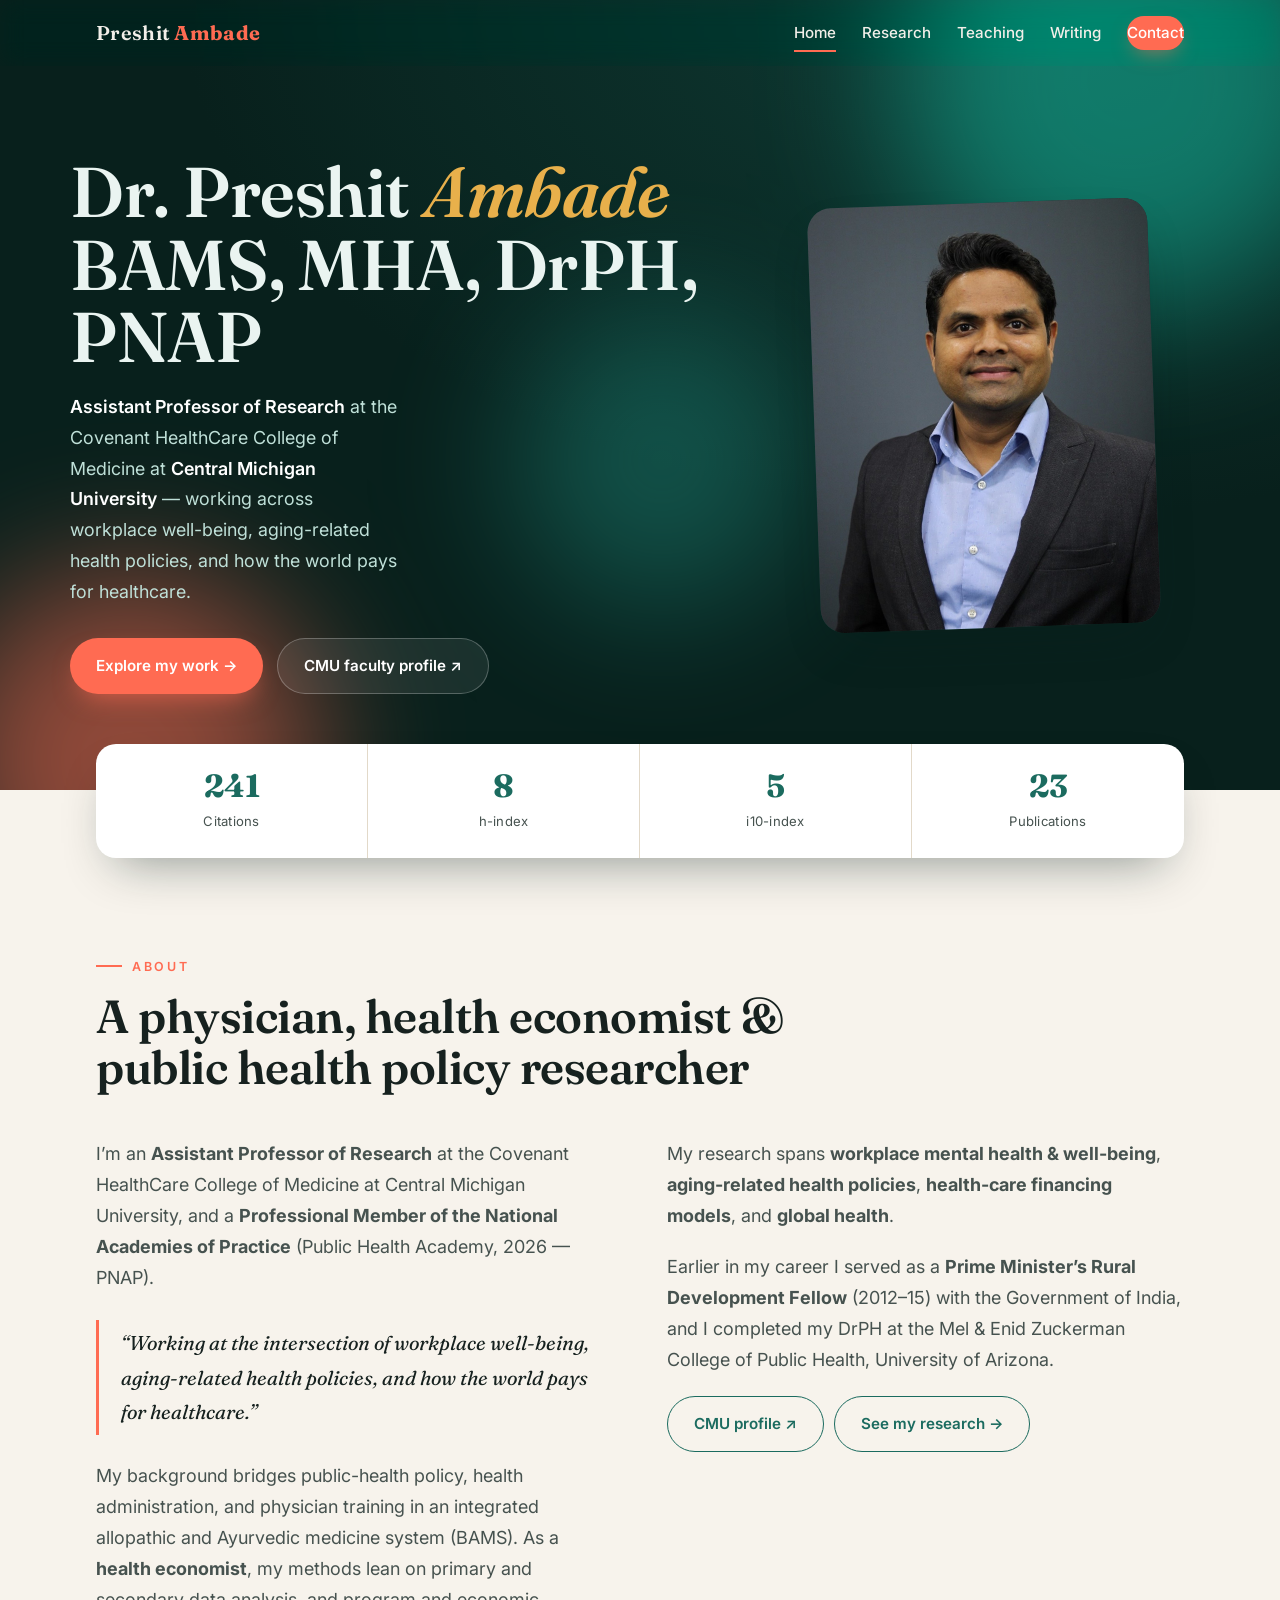
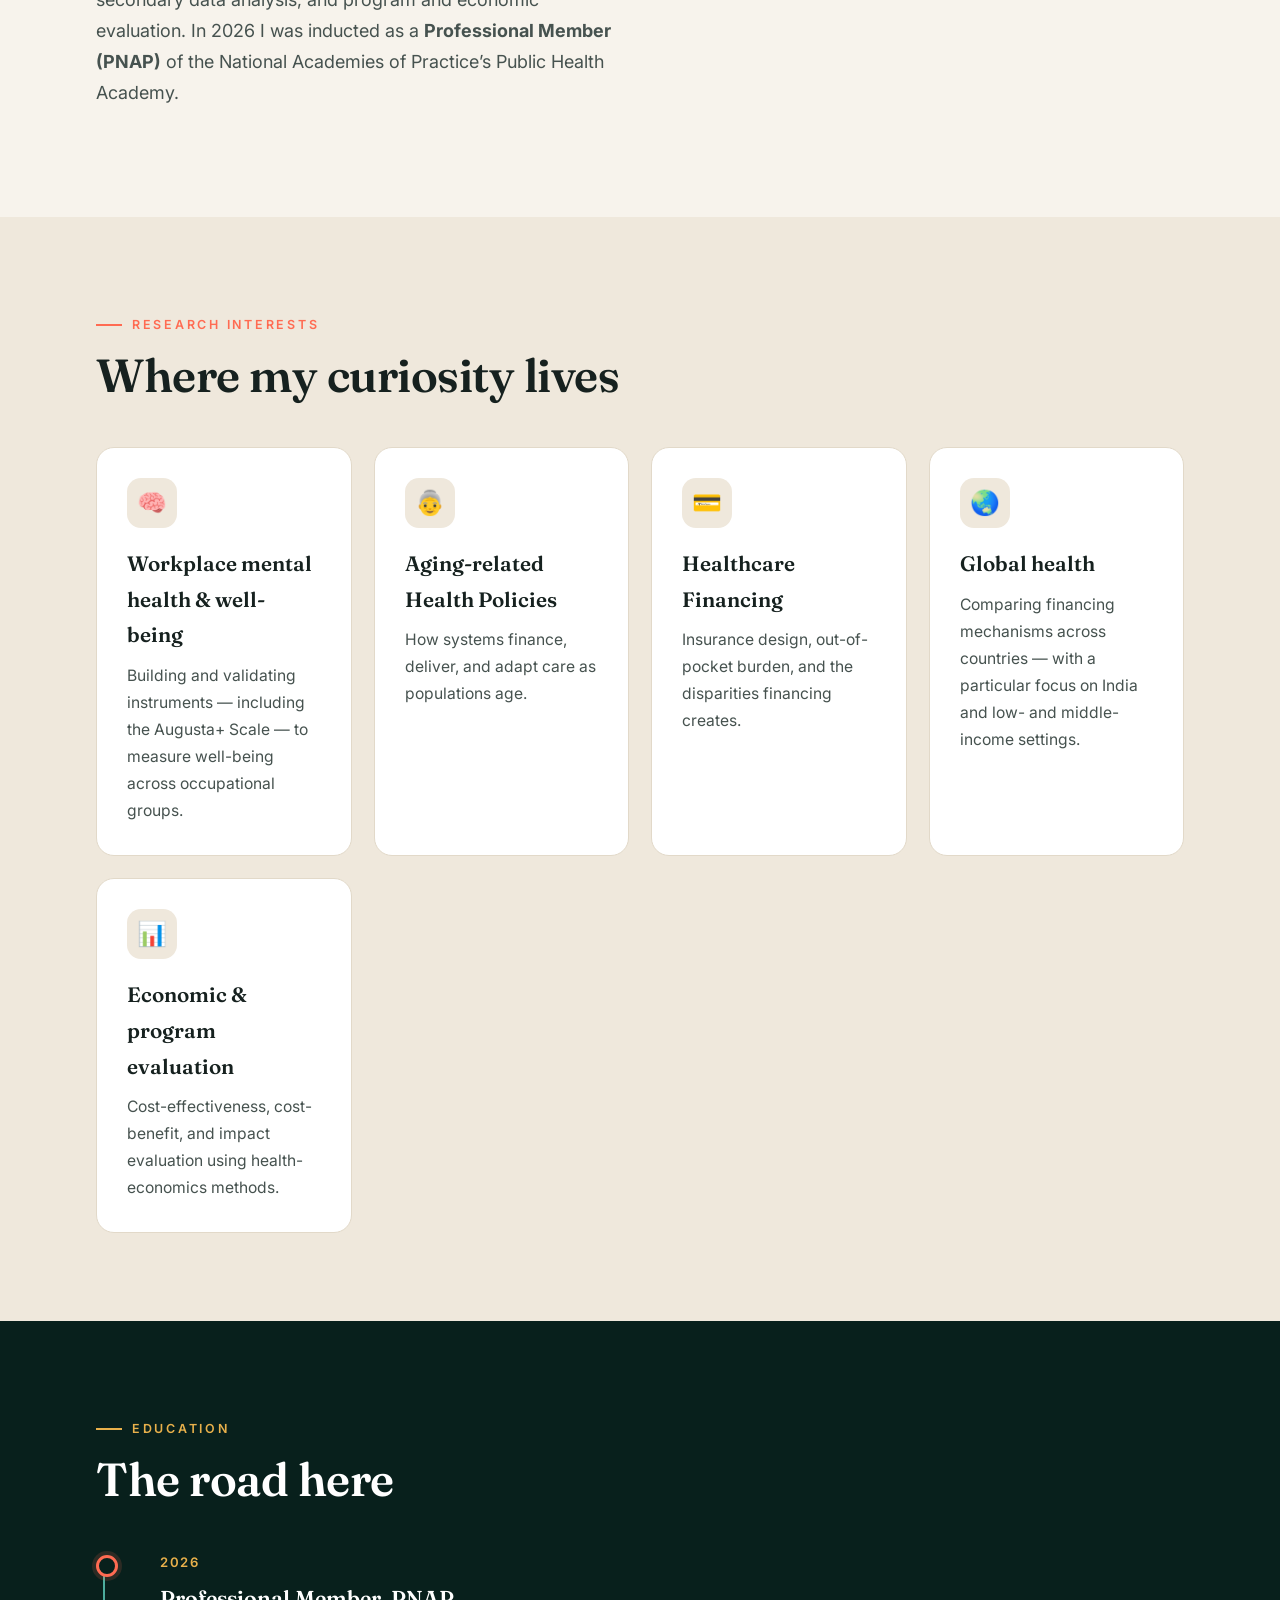
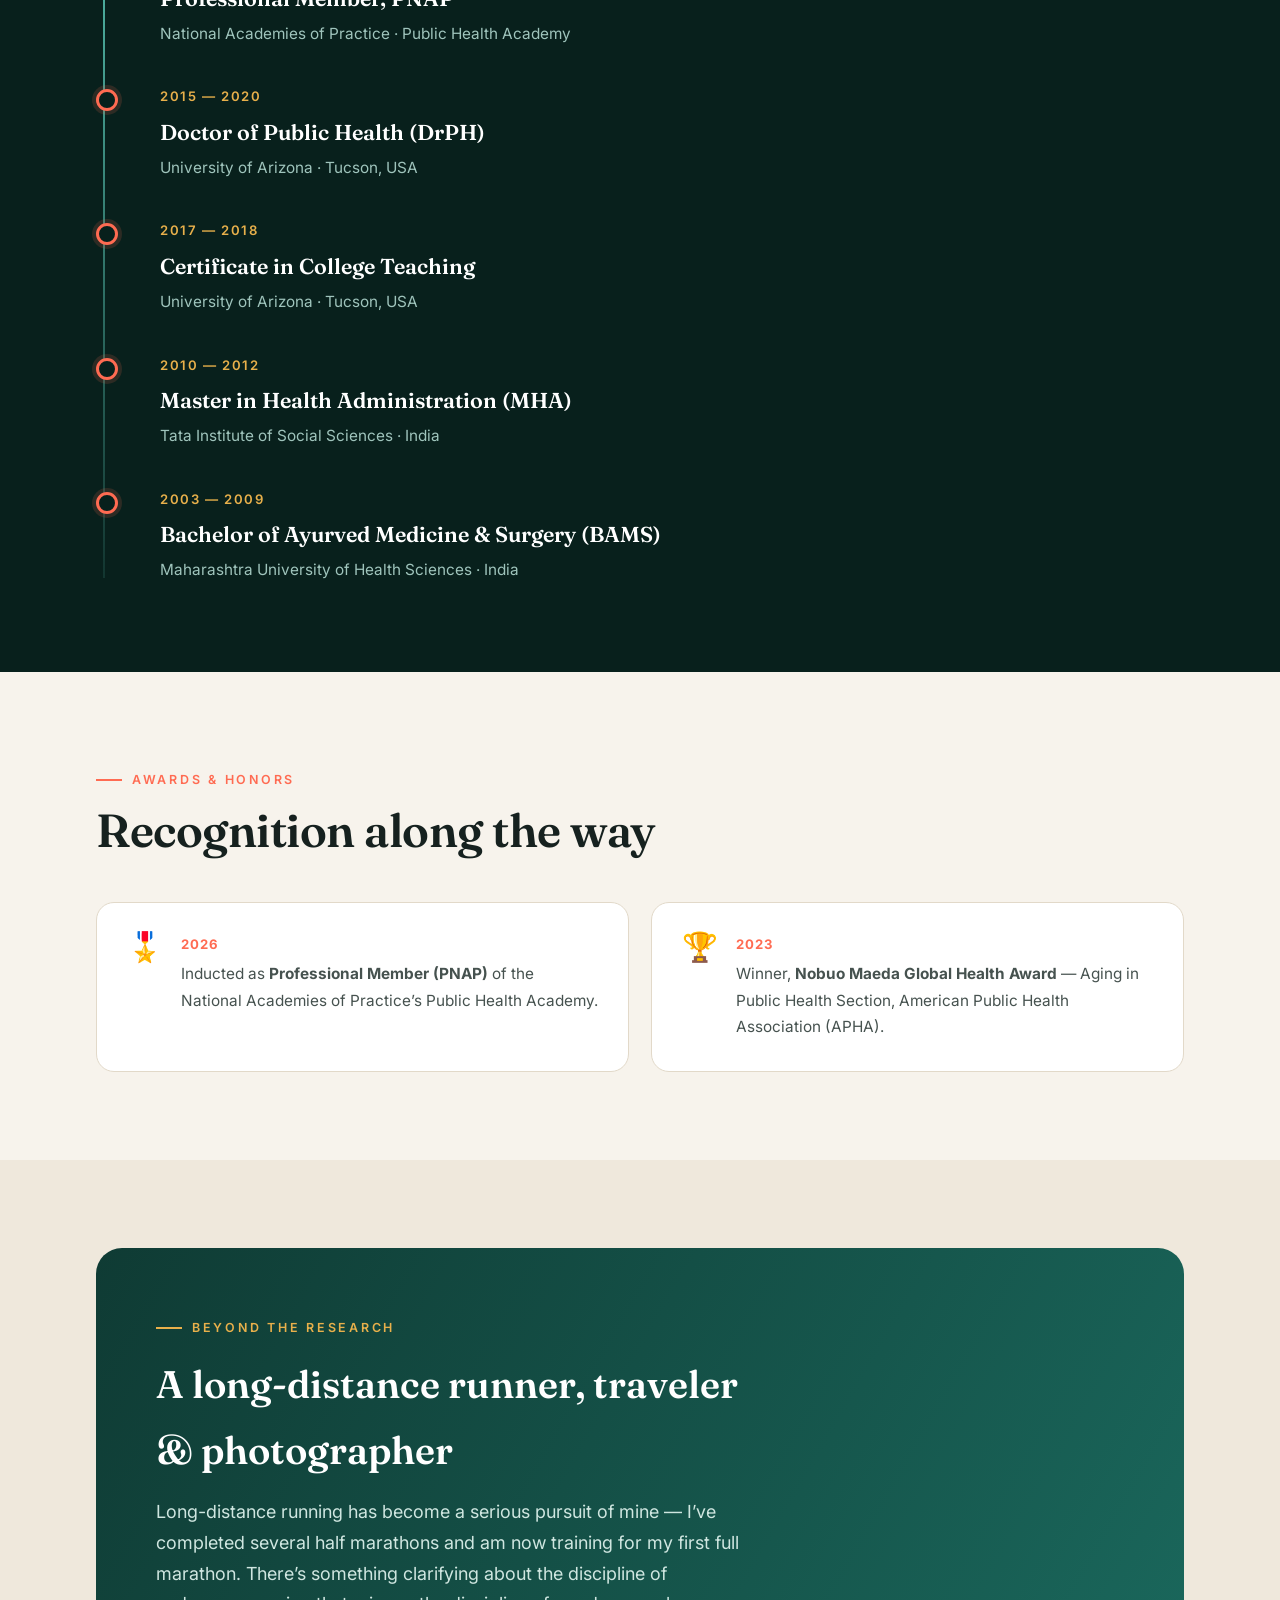
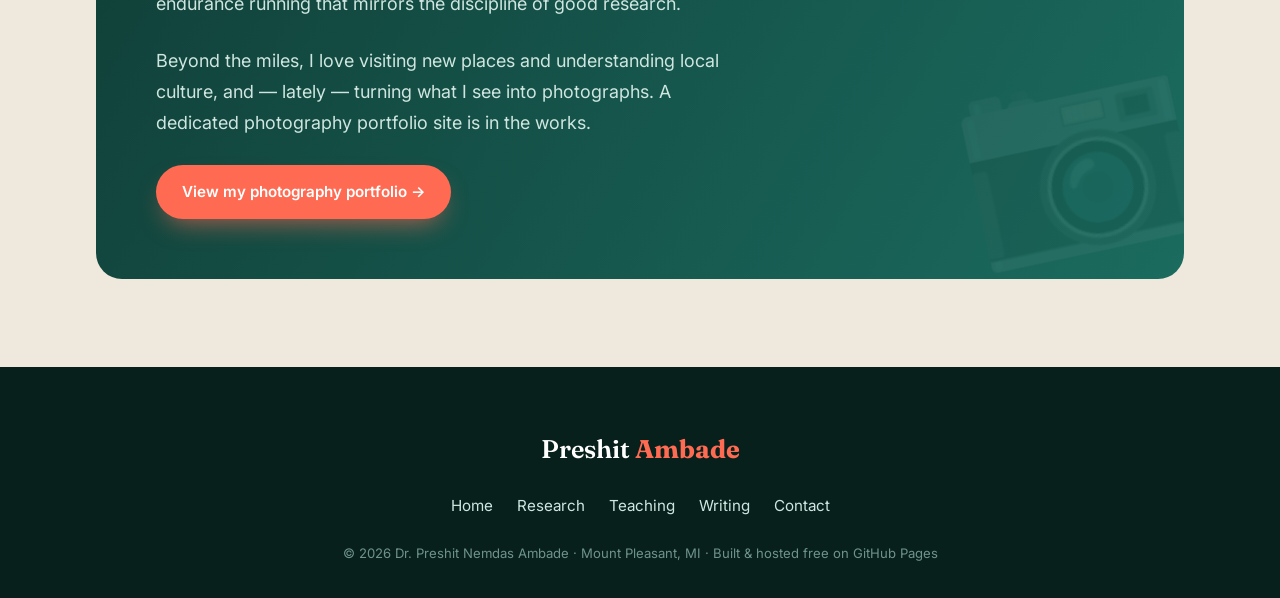
==== commit 1dcfd3ed: "Augusta+ Scale: add Dr. Neil MacKinnon co-development credit; hide Augusta pages (noindex, remove fr" ====
--- a/index.html
+++ b/index.html
@@ -21,7 +21,6 @@
         <a href="research.html">Research</a>
         <a href="teaching.html">Teaching</a>
         <a href="writing.html">Writing</a>
-        <a href="augusta-scale.html">Augusta+ Scale</a>
         <a href="contact.html" class="nav-cta">Contact</a>
       </nav>
       <button class="burger" id="burger" aria-label="Menu"><span></span><span></span><span></span></button>
@@ -156,8 +155,6 @@
         <a href="research.html">Research</a>
         <a href="teaching.html">Teaching</a>
         <a href="writing.html">Writing</a>
-        <a href="augusta-scale.html">Augusta+ Scale</a>
-        <a href="augusta-assessment.html">Take Assessment</a>
         <a href="contact.html">Contact</a>
       </div>
       <div class="copy">© <span id="year">2026</span> Dr. Preshit Nemdas Ambade · Mount Pleasant, MI · Built &amp; hosted free on GitHub Pages</div>
--- a/styles.css
+++ b/styles.css
@@ -338,10 +338,69 @@
 .doc-card .open { color: var(--teal-500); font-weight: 600; font-size: .88rem; margin-top: auto; }
 .doc-card:hover .open { color: var(--coral); }
 
+/* ============ COURSES (teaching page) ============ */
+.course-list { display: grid; gap: 26px; margin-top: 10px; }
+.course {
+  background: var(--card);
+  border: 1px solid var(--line);
+  border-left: 4px solid var(--teal-500);
+  border-radius: 18px;
+  padding: 30px 34px;
+  transition: transform .2s, box-shadow .2s, border-left-color .2s;
+}
+.course:hover { transform: translateY(-3px); box-shadow: var(--shadow); border-left-color: var(--coral); }
+.course-head {
+  display: flex; justify-content: space-between; align-items: flex-start; gap: 24px;
+  padding-bottom: 20px; margin-bottom: 22px; border-bottom: 1px solid var(--line); flex-wrap: wrap;
+}
+.course-code {
+  display: inline-block;
+  font-family: "Inter", sans-serif; font-weight: 700; font-size: .78rem;
+  letter-spacing: .1em; color: var(--teal-500);
+  background: var(--ivory-deep); padding: 5px 12px; border-radius: 999px;
+  margin-bottom: 10px;
+}
+.course-title {
+  font-family: "Fraunces", serif; font-weight: 600; font-size: 1.5rem;
+  margin: 0; color: var(--ink); line-height: 1.25;
+}
+.course-meta { text-align: right; display: flex; flex-direction: column; gap: 4px; }
+.course-meta .course-term { font-weight: 600; color: var(--coral); font-size: .92rem; letter-spacing: .01em; }
+.course-meta .course-level { color: var(--ink-soft); font-size: .82rem; }
+
+.course-topics-label {
+  font-family: "Inter", sans-serif; font-weight: 700; font-size: .78rem;
+  letter-spacing: .12em; text-transform: uppercase; color: var(--ink-soft);
+  margin: 0 0 14px;
+}
+.course-topics {
+  columns: 2; column-gap: 34px;
+  margin: 0; padding-left: 22px;
+}
+.course-topics li {
+  break-inside: avoid;
+  margin: 0 0 10px;
+  color: var(--ink);
+  font-size: .98rem;
+  line-height: 1.5;
+  padding-left: 4px;
+}
+.course-topics li::marker { color: var(--teal-500); font-weight: 700; }
+
+@media (max-width: 700px) {
+  .course { padding: 24px 22px; }
+  .course-head { flex-direction: column; gap: 8px; }
+  .course-meta { text-align: left; flex-direction: row; gap: 12px; flex-wrap: wrap; }
+  .course-topics { columns: 1; }
+}
+
 /* ============ CONTACT ============ */
-.contact-grid { display: grid; grid-template-columns: .9fr 1.1fr; gap: 50px; align-items: start; }
-.contact-info { display: grid; gap: 22px; }
-.contact-line { display: flex; gap: 16px; align-items: flex-start; }
+.contact-grid { display: grid; grid-template-columns: .85fr 1.15fr; gap: 60px; align-items: center; }
+.contact-info { display: grid; gap: 30px; }
+.contact-info-head { margin-bottom: 8px; }
+.contact-info-head h2 { font-family: "Fraunces", serif; font-weight: 600; font-size: 1.75rem; margin: 6px 0 10px; line-height: 1.2; }
+.contact-info-head p { color: var(--ink-soft); margin: 0; font-size: 1rem; line-height: 1.6; }
+.contact-line { display: flex; gap: 18px; align-items: center; }
 .contact-line .ci {
   width: 46px; height: 46px; border-radius: 12px; background: var(--ivory-deep);
   display: grid; place-items: center; font-size: 1.2rem; flex-shrink: 0;
@@ -350,6 +409,8 @@
 .contact-line p, .contact-line a { margin: 0; color: var(--ink-soft); text-decoration: none; font-size: .98rem; }
 .contact-line a:hover { color: var(--coral); }
 .form-card { background: var(--card); border: 1px solid var(--line); border-radius: 22px; padding: 36px; box-shadow: var(--shadow); }
+.form-card.form-embed { padding: 0; overflow: hidden; background: #fff; }
+.form-card.form-embed iframe { display: block; width: 100%; border: 0; min-height: 993px; border-radius: 22px; }
 .field { margin-bottom: 18px; }
 .field label { display: block; font-size: .82rem; font-weight: 600; margin-bottom: 7px; color: var(--ink); }
 .field input, .field textarea {
@@ -725,7 +786,9 @@
     display: flex; flex-direction: column; position: absolute; top: 100%; right: 26px;
     background: #fff; padding: 18px 24px; border-radius: 16px; box-shadow: var(--shadow); gap: 16px;
   }
-  .navlinks.open a { color: var(--ink); }
+  /* Override the hero-nav white color so mobile-menu items stay dark on the white dropdown, regardless of scroll state */
+  header.nav:not(.scrolled) .navlinks.open a,
+  header.nav.scrolled .navlinks.open a { color: var(--ink); }
   .interests-cta { padding: 40px 28px; }
   .paper { grid-template-columns: 1fr; }
   .page-hero { padding-top: 130px; }
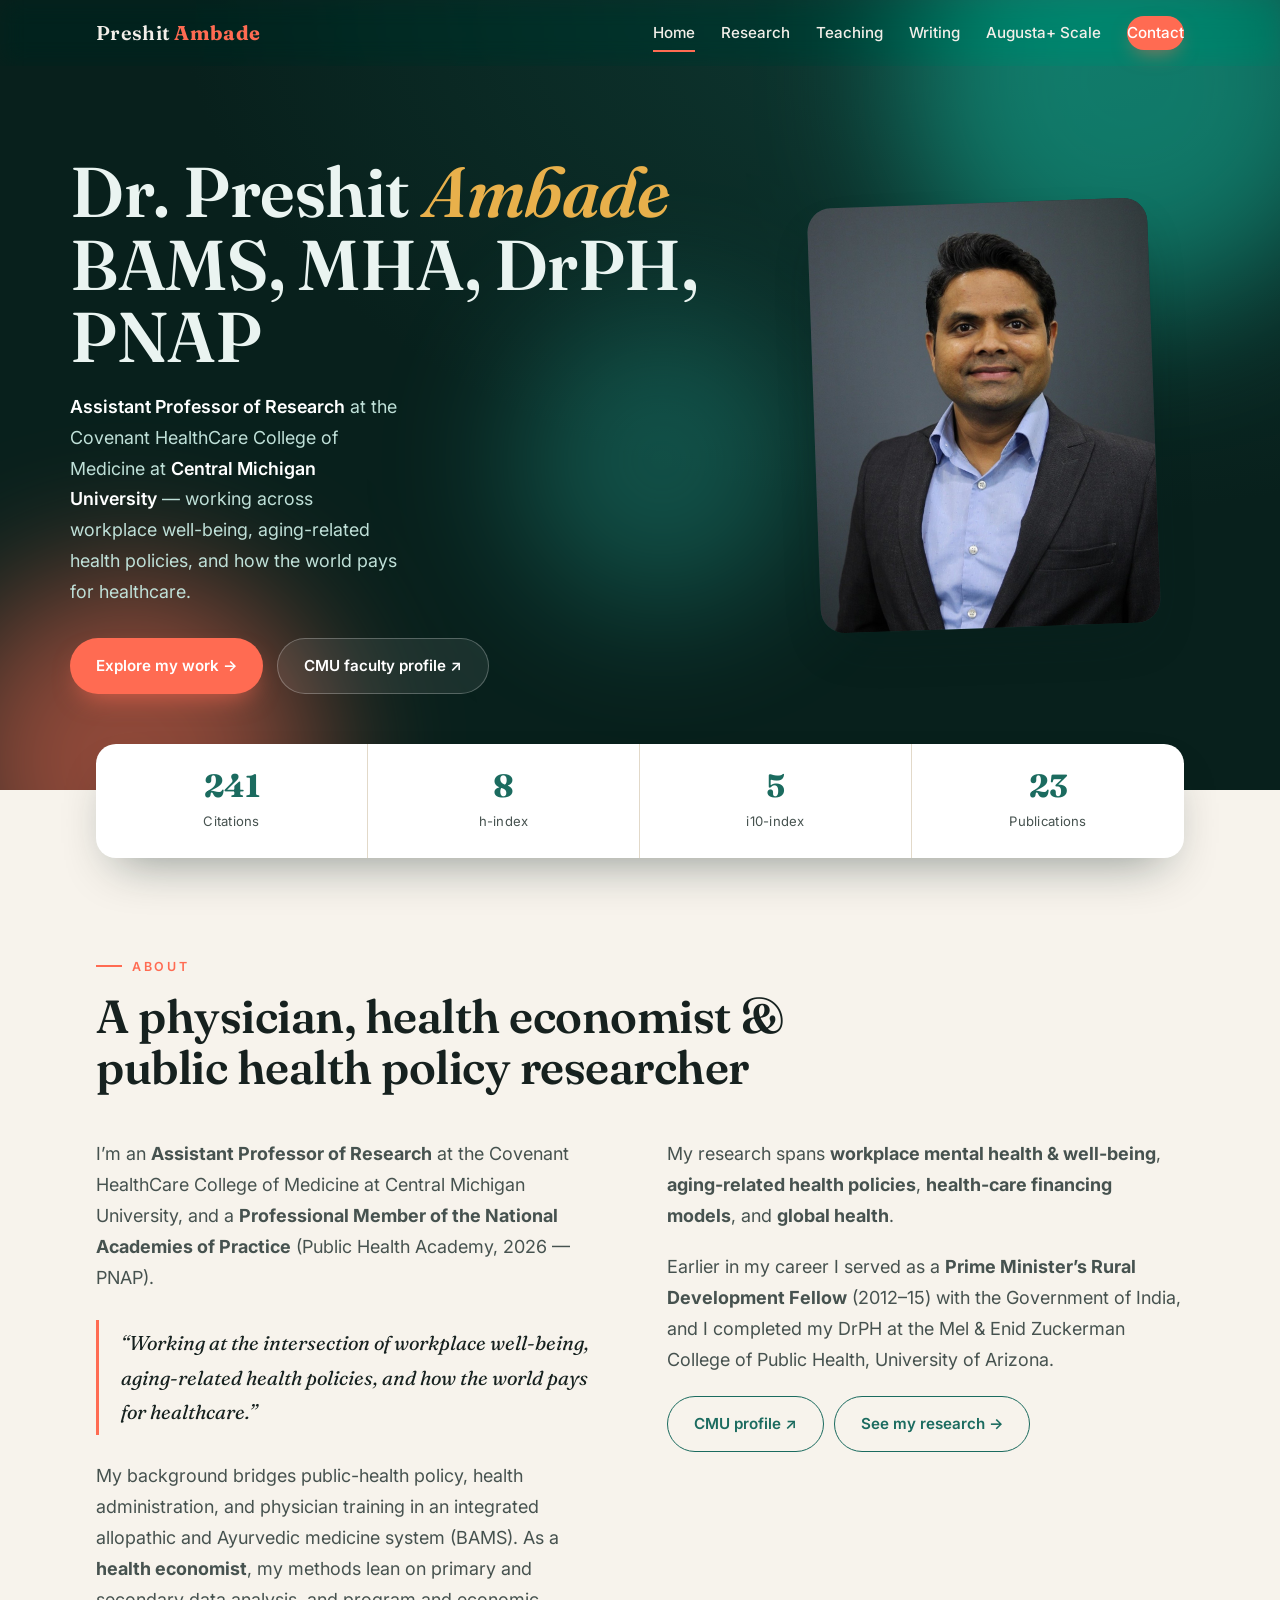
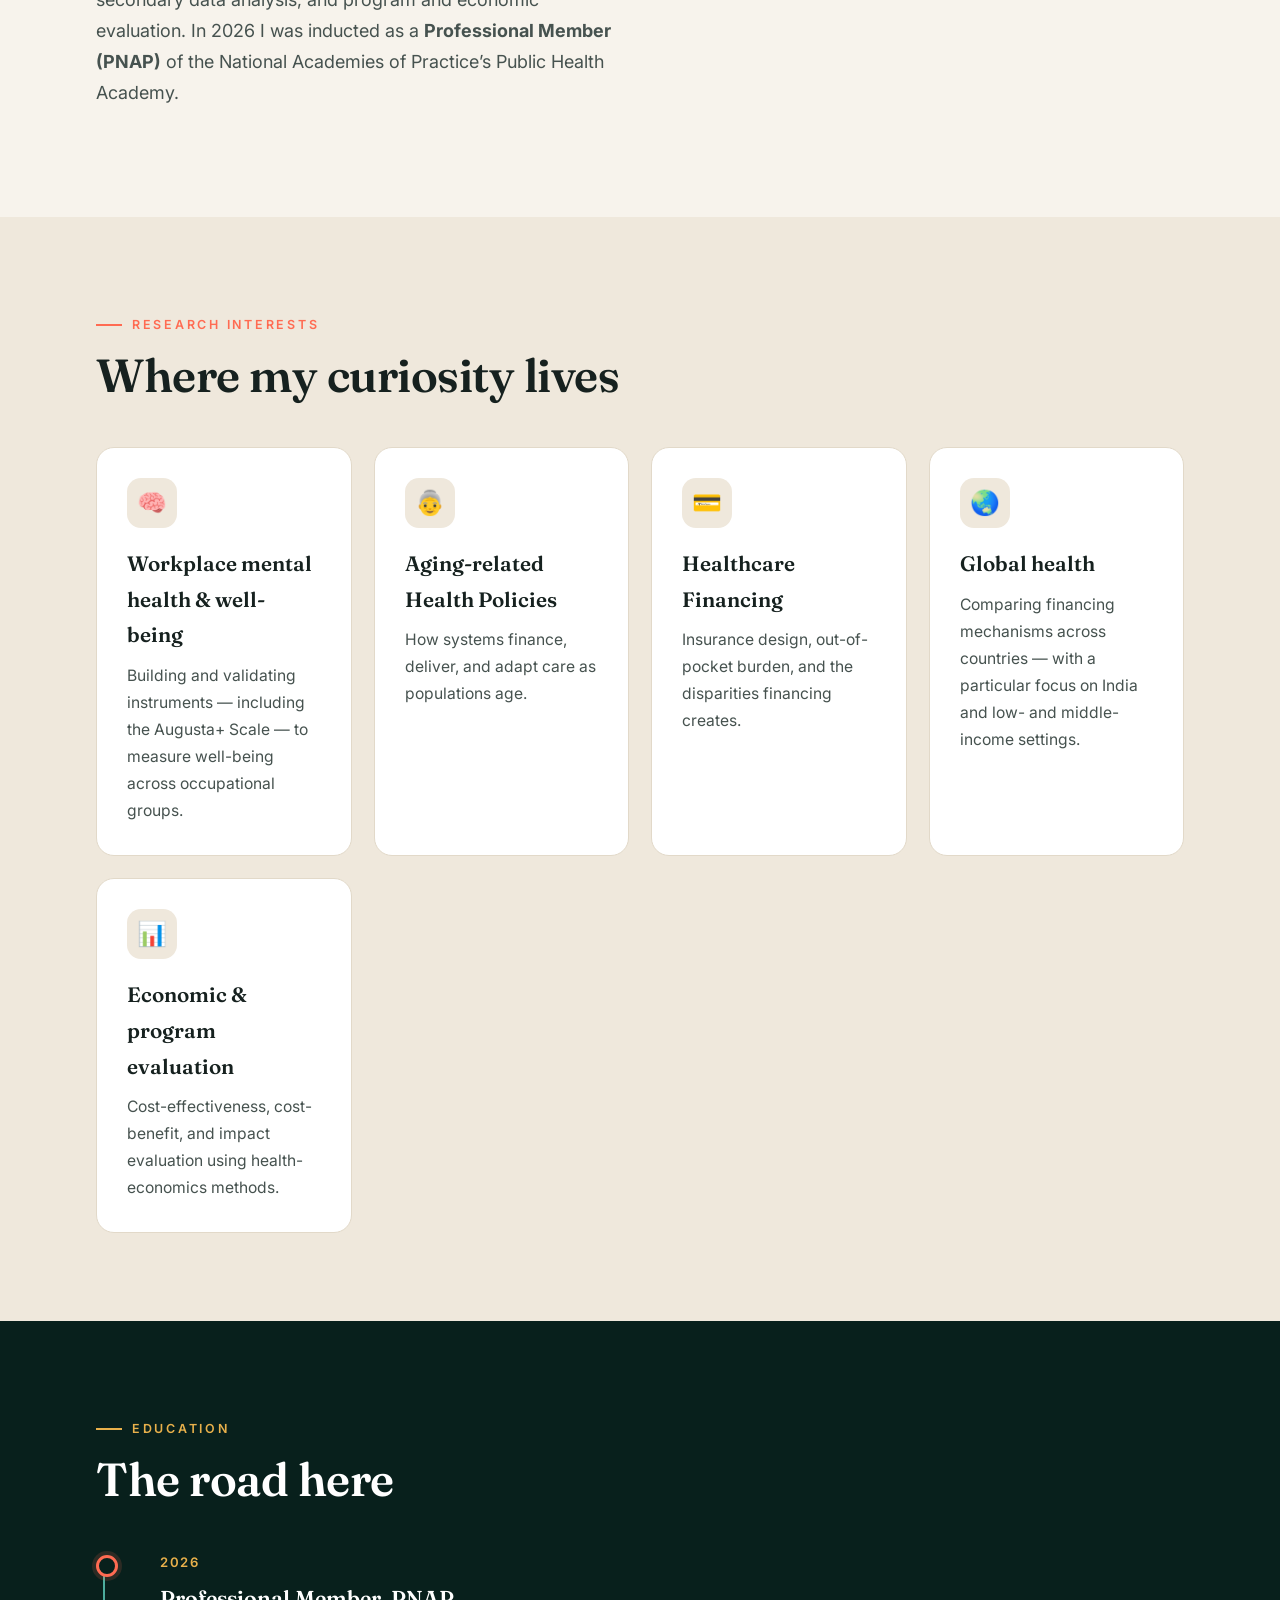
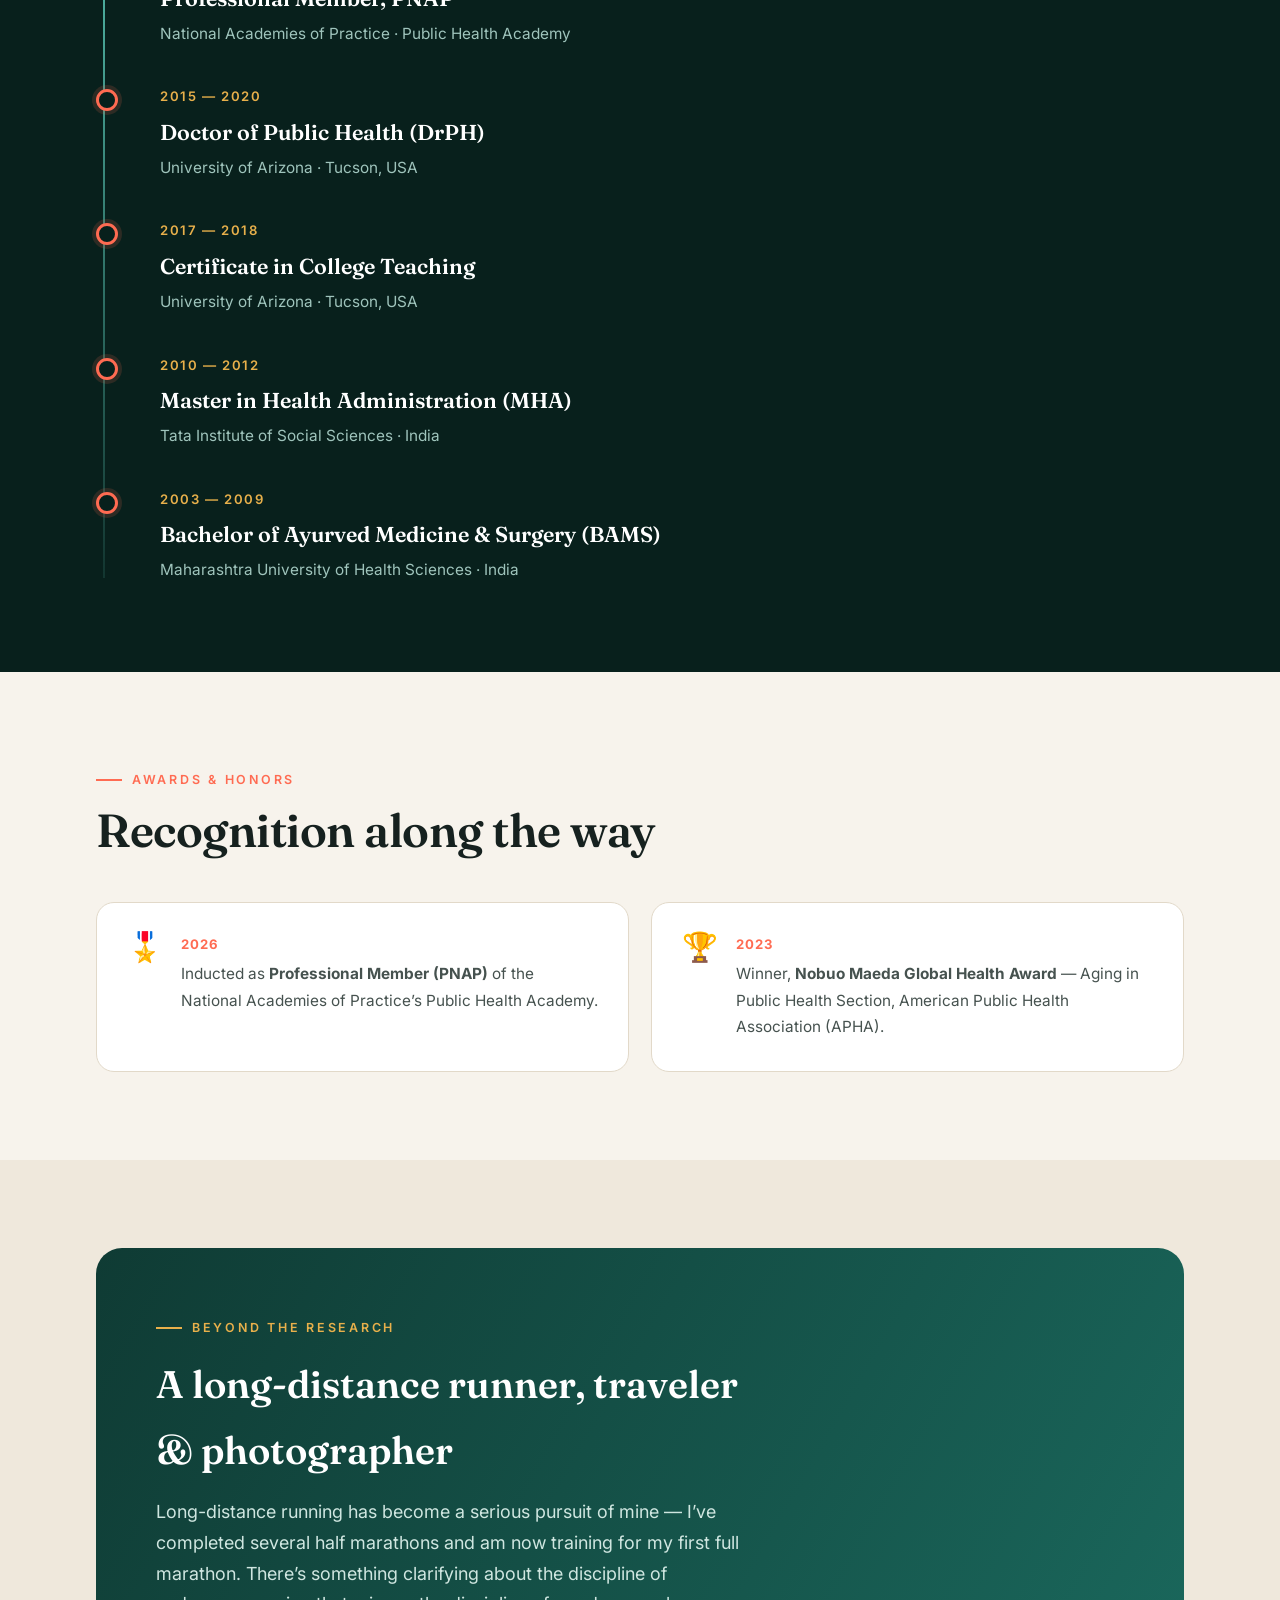
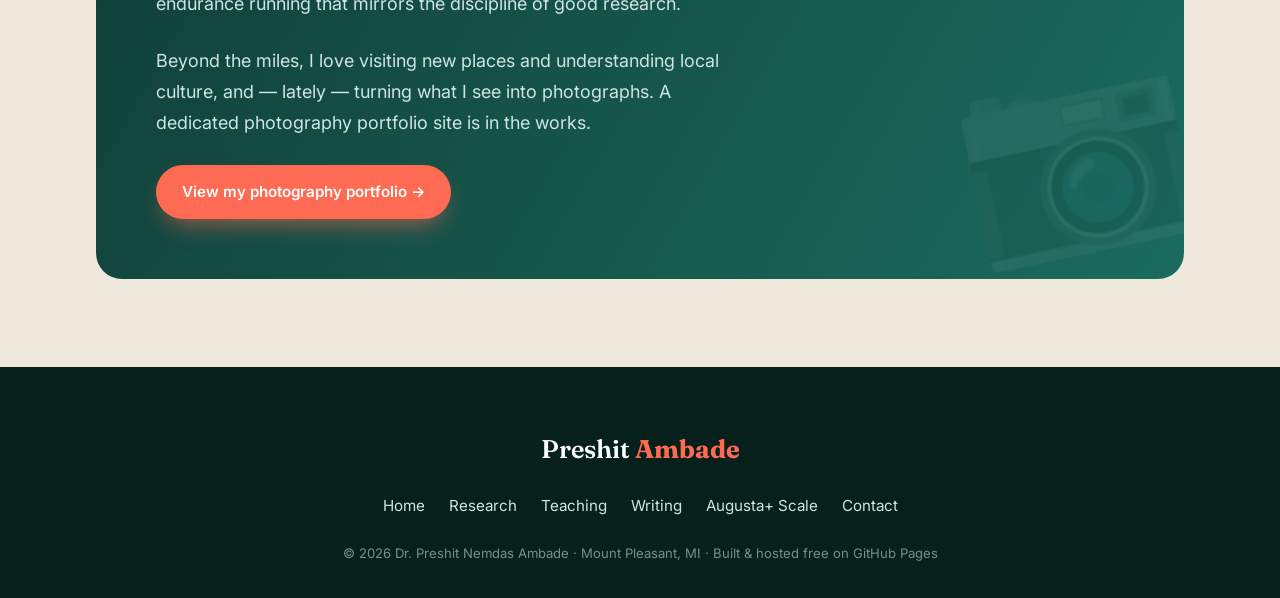
==== commit 8a6944d4: "Augusta+ Scale: make fully public — restore in nav/footer, remove noindex, add to sitemap, clear rob" ====
--- a/index.html
+++ b/index.html
@@ -21,6 +21,7 @@
         <a href="research.html">Research</a>
         <a href="teaching.html">Teaching</a>
         <a href="writing.html">Writing</a>
+        <a href="augusta-scale.html">Augusta+ Scale</a>
         <a href="contact.html" class="nav-cta">Contact</a>
       </nav>
       <button class="burger" id="burger" aria-label="Menu"><span></span><span></span><span></span></button>
@@ -155,6 +156,7 @@
         <a href="research.html">Research</a>
         <a href="teaching.html">Teaching</a>
         <a href="writing.html">Writing</a>
+        <a href="augusta-scale.html">Augusta+ Scale</a>
         <a href="contact.html">Contact</a>
       </div>
       <div class="copy">© <span id="year">2026</span> Dr. Preshit Nemdas Ambade · Mount Pleasant, MI · Built &amp; hosted free on GitHub Pages</div>
